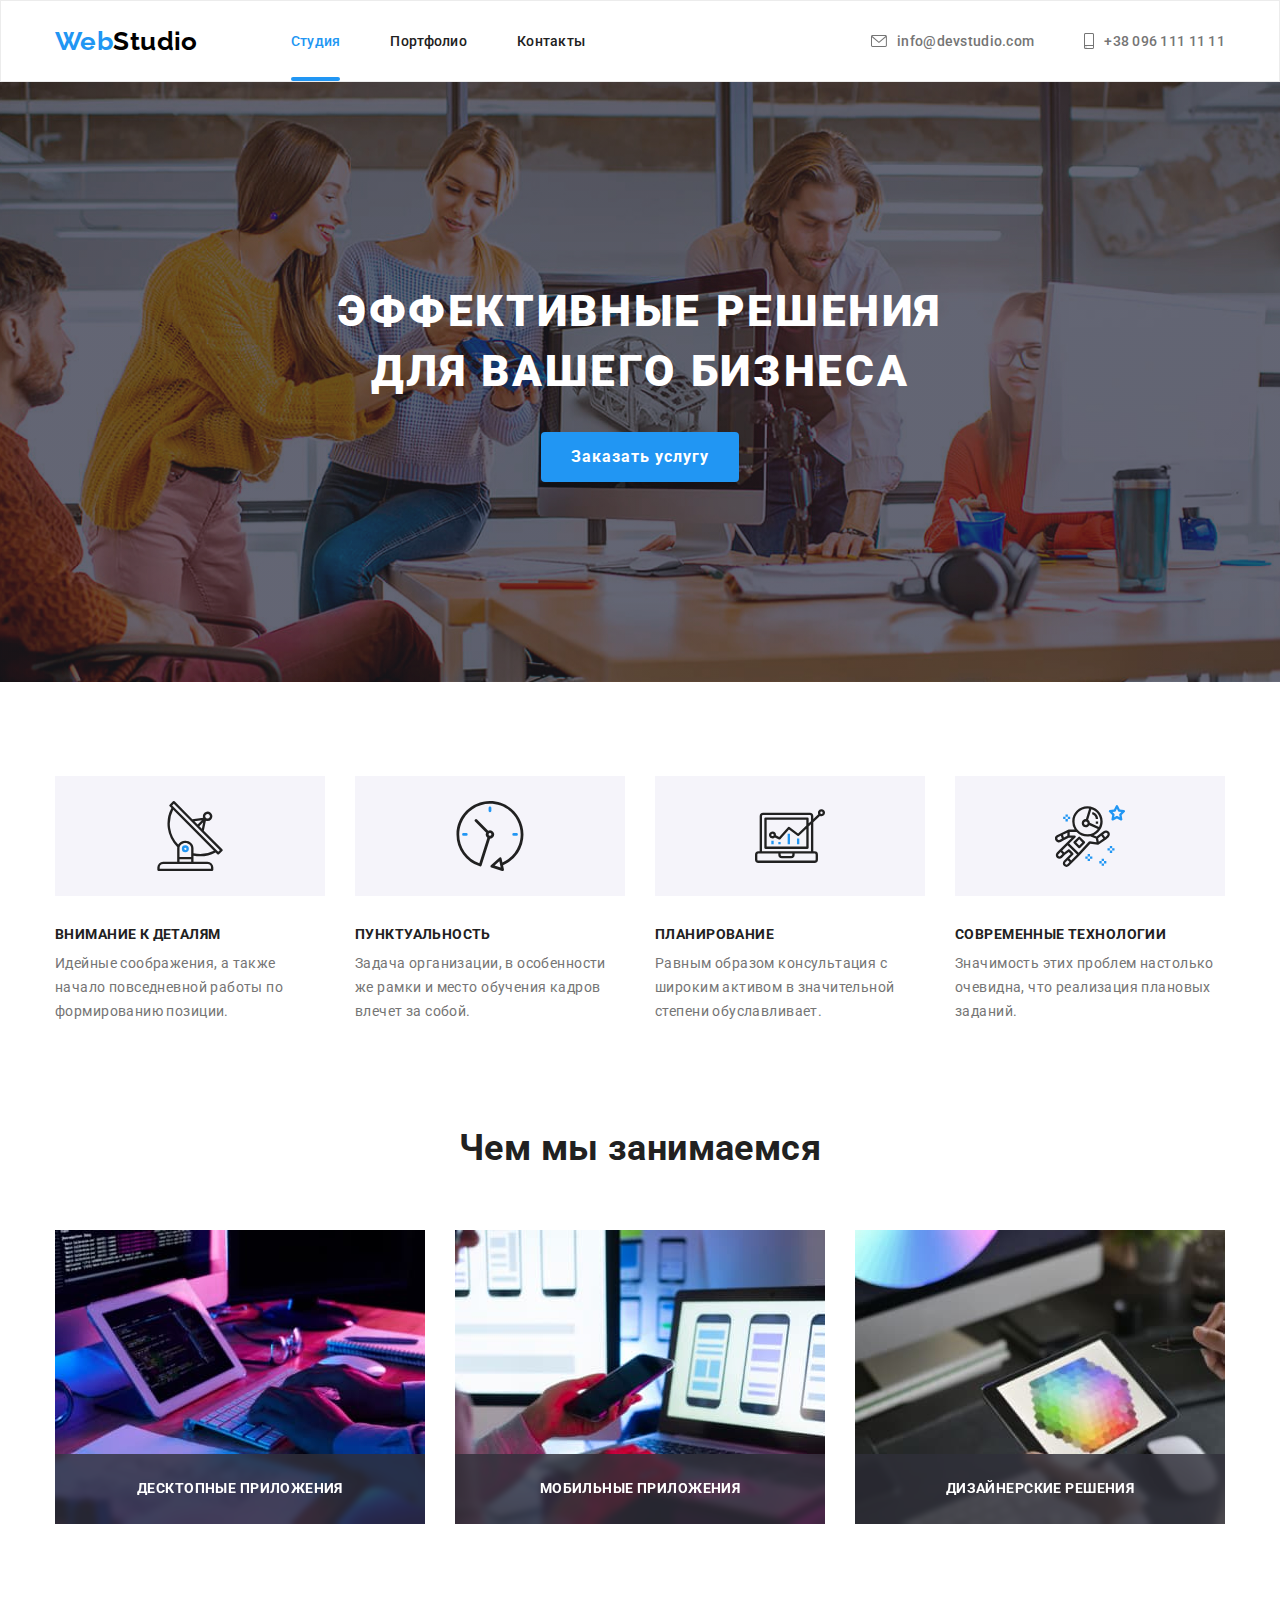
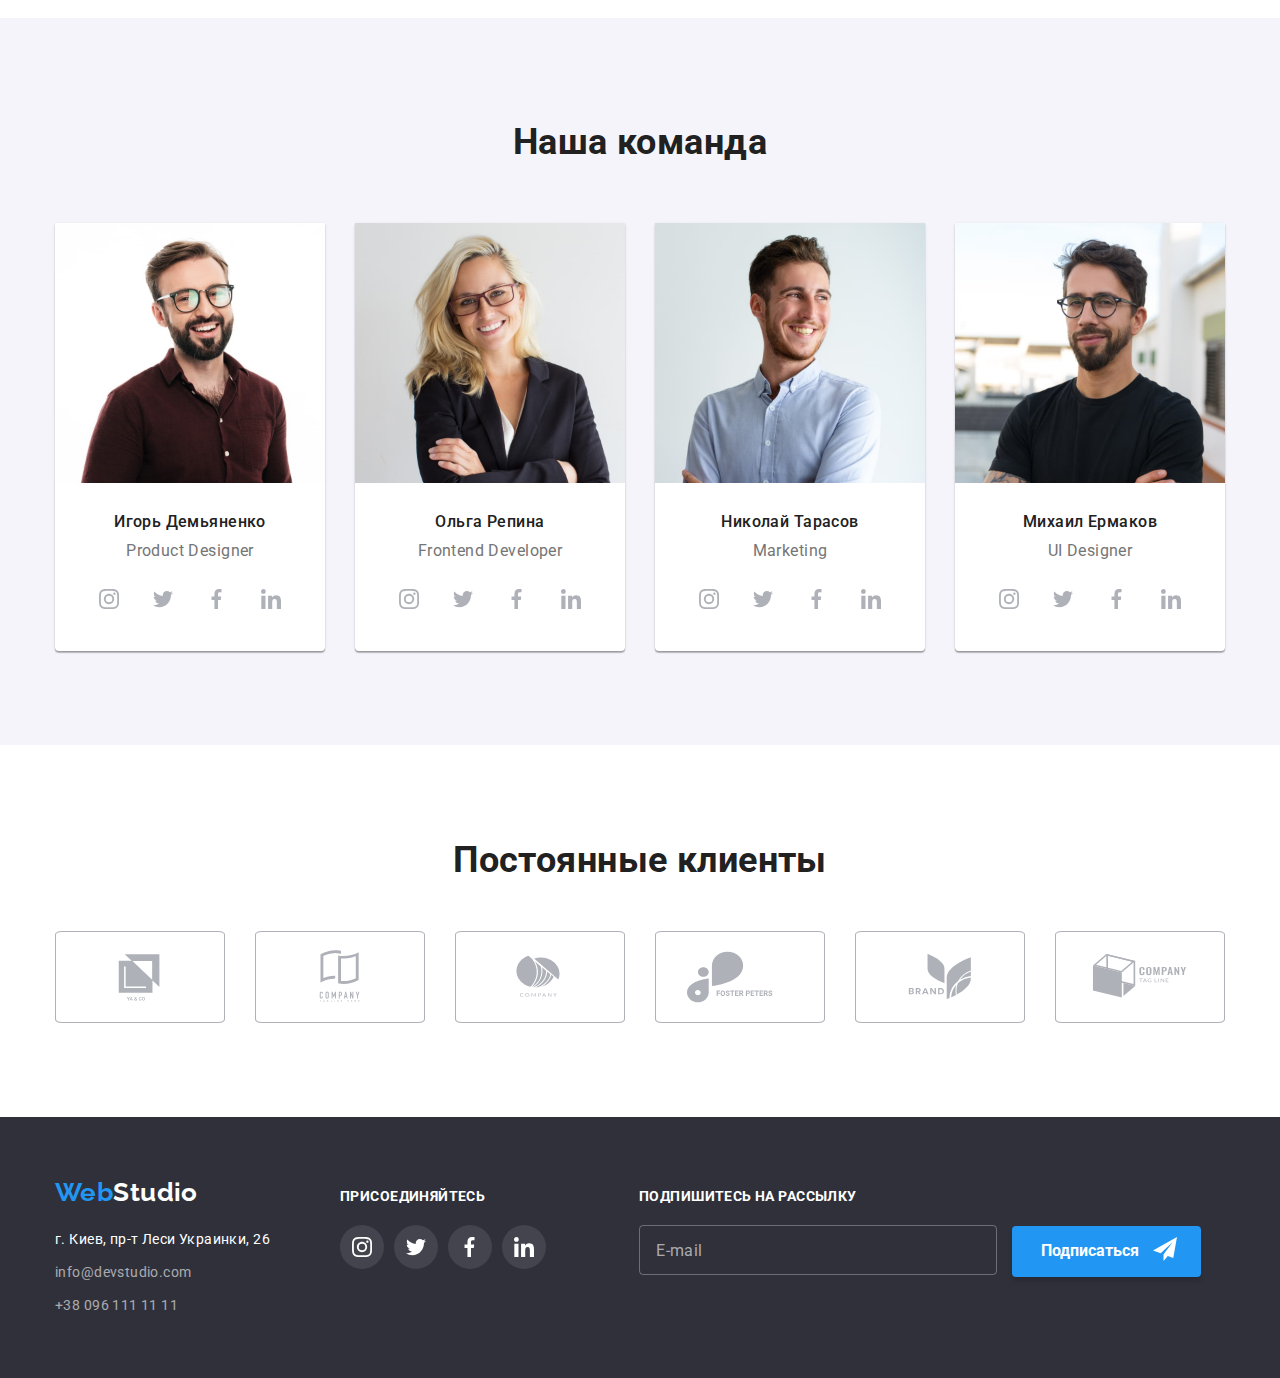
==== index.html @ 41ed91b5 "Initial commit" ====
<!DOCTYPE html>
<html lang="ru">
  <head>
    <meta charset="UTF-8" />
    <meta http-equiv="X-UA-Compatible" content="IE=edge" />
    <meta name="viewport" content="width=device-width, initial-scale=1.0" />
    <title>Студия</title>
    <link rel="preconnect" href="https://fonts.googleapis.com" />
    <link rel="preconnect" href="https://fonts.gstatic.com" crossorigin />
    <!-- font styles start -->
    <link
      href="https://fonts.googleapis.com/css2?family=Raleway:wght@700&family=Roboto:wght@400;500;700;900&display=swap"
      rel="stylesheet"
    />
    <!-- font styles end -->

    <!-- normalize styles start -->
    <link
      rel="stylesheet"
      href="https://cdn.jsdelivr.net/npm/modern-normalize@1.1.0/modern-normalize.min.css"
    />
    <!-- normalize styles end -->

    <!-- custom styles start -->
    <link rel="stylesheet" href="./css/styles.css" />
    <!-- custom styles end -->
  </head>

  <body data-body>
    <!-- Секція хедер -->
    <header class="header">
      <div class="container header-container">
        <!--Навігація  -->

        <nav class="header-nav">
          <a href="./index.html" lang="en" class="logo">
            <span class="logo-inner">Web</span>Studio</a
          >
          <ul class="header-list">
            <li class="lists list-nav">
              <a class="links nav current" href="./index.html">Студия</a>
            </li>

            <li class="lists list-nav">
              <a class="links nav" href="./portfolio.html">Портфолио</a>
            </li>
            <li class="lists list-nav">
              <a class="links nav" href="">Контакты</a>
            </li>
          </ul>
        </nav>
        <!-- Контакти -->
        <ul class="contact">
          <li class="lists list-contact">
            <a class="links contact-item" href="mailto:info@devstudio.com">
              <svg class="header-contact-icon" width="16" height="12">
                <use href="./images/icons.svg#icon-mail"></use>
              </svg>
              info@devstudio.com</a
            >
          </li>

          <li class="lists list-contact">
            <a class="links contact-item" href="tel:+380961111111">
              <svg class="header-contact-icon" width="10" height="16">
                <use href="./images/icons.svg#icon-tel"></use>
              </svg>
              +38 096 111 11 11</a
            >
          </li>
        </ul>
      </div>
    </header>

    <main>
      <!-- Секція Hero -->
      <section class="hero sections">
        <div class="container hero-box">
          <h1 class="hero-title">Эффективные решения для вашего бизнеса</h1>
          <button class="order" type="button" data-modal-open>
            Заказать услугу
          </button>
        </div>
      </section>

      <!-- Секція переваги -->
      <section class="benefits sections">
        <div class="container">
          <h2 class="visually-hidden" hidden>Преимущества</h2>

          <ul class="lists benefits-list">
            <li class="benefits-item">
              <div class="benefits-icon">
                <svg class="benefits-icon-img" width="70" height="70">
                  <use href="./images/icons.svg#icon-benefits1"></use>
                </svg>
              </div>
              <h3 class="benefits-title">Внимание к деталям</h3>
              <p class="benefits-text">
                Идейные соображения, а также начало повседневной работы по
                формированию позиции.
              </p>
            </li>

            <li class="benefits-item">
              <div class="benefits-icon">
                <svg class="benefits-icon-img" width="70" height="70">
                  <use href="./images/icons.svg#icon-benefits2"></use>
                </svg>
              </div>
              <h3 class="benefits-title">Пунктуальность</h3>
              <p class="benefits-text">
                Задача организации, в особенности же рамки и место обучения
                кадров влечет за собой.
              </p>
            </li>

            <li class="benefits-item">
              <div class="benefits-icon">
                <svg class="benefits-icon-img" width="70" height="70">
                  <use href="./images/icons.svg#icon-benefits3"></use>
                </svg>
              </div>
              <h3 class="benefits-title">Планирование</h3>
              <p class="benefits-text">
                Равным образом консультация с широким активом в значительной
                степени обуславливает.
              </p>
            </li>

            <li class="benefits-item">
              <div class="benefits-icon">
                <svg class="benefits-icon-img" width="70" height="70">
                  <use href="./images/icons.svg#icon-benefits4"></use>
                </svg>
              </div>
              <h3 class="benefits-title">Современные технологии</h3>
              <p class="benefits-text">
                Значимость этих проблем настолько очевидна, что реализация
                плановых заданий.
              </p>
            </li>
          </ul>
        </div>
      </section>

      <!-- Секція чим ми займаємось -->

      <section class="doing-section">
        <div class="container">
          <h2 class="section-title">Чем мы занимаемся</h2>
          <ul class="images-list">
            <li class="lists img-list">
              <img
                src="./images/box-1.jpg"
                alt="Десктопные приложения"
                width="370"
                height="294"
              />

              <div class="doing-overlay">
                <p class="doing-desc">Десктопные приложения</p>
              </div>
            </li>

            <li class="lists img-list">
              <img
                src="./images/box-2.jpg"
                alt="Мобильные приложения"
                width="370"
                height="294"
              />

              <div class="doing-overlay">
                <p class="doing-desc">Мобильные приложения</p>
              </div>
            </li>

            <li class="lists img-list">
              <img
                src="./images/box-3.jpg"
                alt="Дизайнерские решения"
                width="370"
                height="294"
              />

              <div class="doing-overlay">
                <p class="doing-desc">Дизайнерские решения</p>
              </div>
            </li>
          </ul>
        </div>
      </section>

      <!-- Секція наша команда -->

      <section class="sections team-section">
        <div class="container">
          <h2 class="section-title">Наша команда</h2>

          <ul class="team-list">
            <li class="lists img-list">
              <div class="for-shadow">
                <img
                  class="image"
                  src="./images/img-1.jpg"
                  alt="Игорь Демьяненко"
                  width="270"
                  height="260"
                />
                <div class="team-box">
                  <h3 class="image-title">Игорь Демьяненко</h3>
                  <p class="image-text" lang="en">Product Designer</p>

                  <ul class="team-contacts-list">
                    <li class="team-contacts-icons">
                      <a
                        class="team-contacts-link"
                        href=""
                        target="_blank"
                        rel="noopener noreferrer"
                        aria-label="Instagram"
                      >
                        <svg class="team-icons-img" width="20" height="20">
                          <use href="./images/icons.svg#icon-instagram"></use>
                        </svg>
                      </a>
                    </li>

                    <li class="team-contacts-icons">
                      <a
                        class="team-contacts-link"
                        href=""
                        target="_blank"
                        rel="noopener noreferrer"
                        aria-label="twitter"
                      >
                        <svg class="team-icons-img" width="20" height="20">
                          <use href="./images/icons.svg#icon-twitter"></use>
                        </svg>
                      </a>
                    </li>

                    <li class="team-contacts-icons">
                      <a
                        class="team-contacts-link"
                        href=""
                        target="_blank"
                        rel="noopener noreferrer"
                        aria-label="facebook"
                      >
                        <svg class="team-icons-img" width="20" height="20">
                          <use href="./images/icons.svg#icon-facebook"></use>
                        </svg>
                      </a>
                    </li>

                    <li class="team-contacts-icons">
                      <a
                        class="team-contacts-link"
                        href=""
                        target="_blank"
                        rel="noopener noreferrer"
                        aria-label="linkedin"
                      >
                        <svg class="team-icons-img" width="20" height="20">
                          <use href="./images/icons.svg#icon-linkedin"></use>
                        </svg>
                      </a>
                    </li>
                  </ul>
                </div>
              </div>
            </li>

            <li class="lists img-list">
              <div class="for-shadow">
                <img
                  class="image"
                  src="./images/img-2.jpg"
                  alt="Ольга Репина"
                  width="270"
                  height="260"
                />
                <div class="team-box">
                  <h3 class="image-title">Ольга Репина</h3>
                  <p class="image-text" lang="en">Frontend Developer</p>

                  <ul class="team-contacts-list">
                    <li class="team-contacts-icons">
                      <a
                        class="team-contacts-link"
                        href=""
                        target="_blank"
                        rel="noopener noreferrer"
                        aria-label="Instagram"
                      >
                        <svg class="team-icons-img" width="20" height="20">
                          <use href="./images/icons.svg#icon-instagram"></use>
                        </svg>
                      </a>
                    </li>

                    <li class="team-contacts-icons">
                      <a
                        class="team-contacts-link"
                        href=""
                        target="_blank"
                        rel="noopener noreferrer"
                        aria-label="twitter"
                      >
                        <svg class="team-icons-img" width="20" height="20">
                          <use href="./images/icons.svg#icon-twitter"></use>
                        </svg>
                      </a>
                    </li>

                    <li class="team-contacts-icons">
                      <a
                        class="team-contacts-link"
                        href=""
                        target="_blank"
                        rel="noopener noreferrer"
                        aria-label="facebook"
                      >
                        <svg class="team-icons-img" width="20" height="20">
                          <use href="./images/icons.svg#icon-facebook"></use>
                        </svg>
                      </a>
                    </li>

                    <li class="team-contacts-icons">
                      <a
                        class="team-contacts-link"
                        href=""
                        target="_blank"
                        rel="noopener noreferrer"
                        aria-label="linkedin"
                      >
                        <svg class="team-icons-img" width="20" height="20">
                          <use href="./images/icons.svg#icon-linkedin"></use>
                        </svg>
                      </a>
                    </li>
                  </ul>
                </div>
              </div>
            </li>

            <li class="lists img-list">
              <div class="for-shadow">
                <img
                  class="image"
                  src="./images/img3.jpg"
                  alt="Николай Тарасов"
                  width="270"
                  height="260"
                />
                <div class="team-box">
                  <h3 class="image-title">Николай Тарасов</h3>
                  <p class="image-text" lang="en">Marketing</p>

                  <ul class="team-contacts-list">
                    <li class="team-contacts-icons">
                      <a
                        class="team-contacts-link"
                        href=""
                        target="_blank"
                        rel="noopener noreferrer"
                        aria-label="Instagram"
                      >
                        <svg class="team-icons-img" width="20" height="20">
                          <use href="./images/icons.svg#icon-instagram"></use>
                        </svg>
                      </a>
                    </li>

                    <li class="team-contacts-icons">
                      <a
                        class="team-contacts-link"
                        href=""
                        target="_blank"
                        rel="noopener noreferrer"
                        aria-label="twitter"
                      >
                        <svg class="team-icons-img" width="20" height="20">
                          <use href="./images/icons.svg#icon-twitter"></use>
                        </svg>
                      </a>
                    </li>

                    <li class="team-contacts-icons">
                      <a
                        class="team-contacts-link"
                        href=""
                        target="_blank"
                        rel="noopener noreferrer"
                        aria-label="facebook"
                      >
                        <svg class="team-icons-img" width="20" height="20">
                          <use href="./images/icons.svg#icon-facebook"></use>
                        </svg>
                      </a>
                    </li>

                    <li class="team-contacts-icons">
                      <a
                        class="team-contacts-link"
                        href=""
                        target="_blank"
                        rel="noopener noreferrer"
                        aria-label="linkedin"
                      >
                        <svg class="team-icons-img" width="20" height="20">
                          <use href="./images/icons.svg#icon-linkedin"></use>
                        </svg>
                      </a>
                    </li>
                  </ul>
                </div>
              </div>
            </li>

            <li class="lists img-list">
              <div class="for-shadow">
                <img
                  class="image"
                  src="./images/img-4.jpg"
                  alt="Михаил Ермако"
                  width="270"
                  height="260"
                />
                <div class="team-box">
                  <h3 class="image-title">Михаил Ермаков</h3>
                  <p class="image-text" lang="en">UI Designer</p>

                  <ul class="team-contacts-list">
                    <li class="team-contacts-icons">
                      <a
                        class="team-contacts-link"
                        href=""
                        target="_blank"
                        rel="noopener noreferrer"
                        aria-label="Instagram"
                      >
                        <svg class="team-icons-img" width="20" height="20">
                          <use href="./images/icons.svg#icon-instagram"></use>
                        </svg>
                      </a>
                    </li>

                    <li class="team-contacts-icons">
                      <a
                        class="team-contacts-link"
                        href=""
                        target="_blank"
                        rel="noopener noreferrer"
                        aria-label="twitter"
                      >
                        <svg class="team-icons-img" width="20" height="20">
                          <use href="./images/icons.svg#icon-twitter"></use>
                        </svg>
                      </a>
                    </li>

                    <li class="team-contacts-icons">
                      <a
                        class="team-contacts-link"
                        href=""
                        target="_blank"
                        rel="noopener noreferrer"
                        aria-label="facebook"
                      >
                        <svg class="team-icons-img" width="20" height="20">
                          <use href="./images/icons.svg#icon-facebook"></use>
                        </svg>
                      </a>
                    </li>

                    <li class="team-contacts-icons">
                      <a
                        class="team-contacts-link"
                        href=""
                        target="_blank"
                        rel="noopener noreferrer"
                        aria-label="linkedin"
                      >
                        <svg class="team-icons-img" width="20" height="20">
                          <use href="./images/icons.svg#icon-linkedin"></use>
                        </svg>
                      </a>
                    </li>
                  </ul>
                </div>
              </div>
            </li>
          </ul>
        </div>
      </section>

      <!-- Секція Постійні клієнти -->

      <section class="sections clients">
        <div class="container">
          <h2 class="clients-title">Постоянные клиенты</h2>
          <ul class="clients-list">
            <li class="clients-item">
              <a
                class="links client-link"
                href="#"
                target="_blank"
                rel="noopener noreferrer"
                aria-label="Client1"
              >
                <svg class="clients-icon" width="106" height="60">
                  <use href="./images/icons.svg#icon-client1"></use>
                </svg>
              </a>
            </li>

            <li class="clients-item">
              <a
                class="links client-link"
                href="#"
                target="_blank"
                rel="noopener noreferrer"
                aria-label="Client2"
              >
                <svg class="clients-icon" width="106" height="60">
                  <use href="./images/icons.svg#icon-client2"></use>
                </svg>
              </a>
            </li>

            <li class="clients-item">
              <a
                class="links client-link"
                href="#"
                target="_blank"
                rel="noopener noreferrer"
                aria-label="Client3"
              >
                <svg class="clients-icon" width="106" height="60">
                  <use href="./images/icons.svg#icon-client3"></use>
                </svg>
              </a>
            </li>

            <li class="clients-item">
              <a
                class="links client-link"
                href="#"
                target="_blank"
                rel="noopener noreferrer"
                aria-label="Client4"
              >
                <svg class="clients-icon" width="106" height="60">
                  <use href="./images/icons.svg#icon-client4"></use>
                </svg>
              </a>
            </li>

            <li class="clients-item">
              <a
                class="links client-link"
                href="#"
                target="_blank"
                rel="noopener noreferrer"
                aria-label="Client5"
              >
                <svg class="clients-icon" width="106" height="60">
                  <use href="./images/icons.svg#icon-client5"></use>
                </svg>
              </a>
            </li>

            <li class="clients-item">
              <a
                class="links client-link"
                href="#"
                target="_blank"
                rel="noopener noreferrer"
                aria-label="Client6"
              >
                <svg class="clients-icon" width="106" height="60">
                  <use href="./images/icons.svg#icon-client6"></use>
                </svg>
              </a>
            </li>
          </ul>
        </div>
      </section>
    </main>
    <!-- Секція футер -->

    <footer class="footer">
      <div class="container footer-container">
        <div>
          <a href="./index.html" lang="en" class="logo-footer">
            <span class="logo-inner">Web</span>Studio</a
          >
          <address>
            <ul class="lists">
              <li class="footer-list">
                <a
                  class="links footer-address"
                  href="https://goo.gl/maps/wfiKkDKAyTFL9xXX8"
                  target="_blank"
                  rel="noopener noreferrer"
                >
                  г. Киев, пр-т Леси Украинки, 26
                </a>
              </li>
              <li class="footer-list">
                <a class="links footer-link" href="mailto:info@devstudio.com"
                  >info@devstudio.com</a
                >
              </li>
              <li class="footer-list">
                <a class="links footer-link" href="tel:+380961111111"
                  >+38 096 111 11 11</a
                >
              </li>
            </ul>
          </address>
        </div>

        <div class="footer-contacts">
          <h3 class="footer-contacts-title">присоединяйтесь</h3>
          <ul class="footer-contacts-list">
            <li class="footer-icons">
              <a
                class="footer-contacts-link"
                href=""
                target="_blank"
                rel="noopener noreferrer"
                aria-label="Instagram"
              >
                <svg class="footer-icons-img" width="20" height="20">
                  <use href="./images/icons.svg#icon-instagram"></use>
                </svg>
              </a>
            </li>

            <li class="footer-icons">
              <a
                class="footer-contacts-link"
                href=""
                target="_blank"
                rel="noopener noreferrer"
                aria-label="Twitter"
              >
                <svg class="footer-icons-img" width="20" height="20">
                  <use href="./images/icons.svg#icon-twitter"></use>
                </svg>
              </a>
            </li>

            <li class="footer-icons">
              <a
                class="footer-contacts-link"
                href=""
                target="_blank"
                rel="noopener noreferrer"
                aria-label="Facebook"
              >
                <svg class="footer-icons-img" width="20" height="20">
                  <use href="./images/icons.svg#icon-facebook"></use>
                </svg>
              </a>
            </li>

            <li class="footer-icons">
              <a
                class="footer-contacts-link"
                href=""
                target="_blank"
                rel="noopener noreferrer"
                aria-label="linkedin"
              >
                <svg class="footer-icons-img" width="20" height="20">
                  <use href="./images/icons.svg#icon-linkedin"></use>
                </svg>
              </a>
            </li>
          </ul>
        </div>

        <div class="footer-form">
          <h3 class="footer-mail-title">Подпишитесь на рассылку</h3>
          <div class="footer-form-group">
            <form class="footer-form-mail" name="subscription-form">
              <div class="footer-field-group">
                <label>
                  <input
                    class="footer-input-field"
                    type="email"
                    name="user-email"
                    placeholder="E-mail"
                  />
                </label>
                <button class="footer-form-button" type="submit">
                  Подписаться
                </button>
                <svg class="send-img" width="24" height="24">
                  <use href="./images/icons.svg#icon-send"></use>
                </svg>
              </div>
            </form>
          </div>
        </div>
      </div>
    </footer>

    <!-- modal window -->

    <div class="backdrop is-hidden" data-modal>
      <div class="modal">
        <button class="modal-close-btn" type="button" data-modal-close>
          <svg class="modal-close-svg" width="11" height="11">
            <use href="./images/icons.svg#icon-close-icon"></use>
          </svg>
        </button>

        <div class="modal-form-group">
          <strong class="modal-form-title"
            >Оставьте свои данные, мы вам перезвоним</strong
          >
          <form class="modal-form" action="">
            <label class="modal-contact-group">
              <span class="modal-form-text">Имя</span>
              <input class="modal-contact-item" type="text" name="user-name" />
              <svg class="modal-contact-svg" width="12" height="12">
                <use href="./images/icons.svg#icon-user-name"></use>
              </svg>
            </label>

            <label class="modal-contact-group">
              <span class="modal-form-text">Телефон</span>
              <input class="modal-contact-item" type="tel" name="user-phone" />
              <svg class="modal-contact-svg" width="12" height="12">
                <use href="./images/icons.svg#icon-telephone-contact"></use>
              </svg>
            </label>

            <label class="modal-contact-group">
              <span class="modal-form-text">Почта</span>
              <input
                class="modal-contact-item"
                type="email"
                name="user-email"
              />
              <svg class="modal-contact-svg" width="12" height="12">
                <use href="./images/icons.svg#icon-email-contact"></use>
              </svg>
            </label>

            <label class="modal-contact-group modal-message">
              <span class="modal-form-text">Комментарий</span>
              <textarea
                class="modal-message-item"
                name="user-message"
                placeholder="Введите текст"
                cols="30"
                rows="10"
              ></textarea>
            </label>

            <label class="form-checkbox">
              <input
                class="form-checkbox-input visually-hidden"
                type="checkbox"
                name="user-agreement"
              />
              <span class="form-checkbox-custom-checkbox">
                <svg class="form-checkbox-icon" width="16" height="15">
                  <use href="./images/icons.svg#icon-check-mark"></use>
                </svg>
              </span>
              <span class="form-checkbox-agreement"
                >Соглашаюсь с рассылкой и принимаю
                <a class="form-checkbox-link links" href=""
                  >Условия договора</a
                ></span
              >
            </label>
            <button class="modal-form-button" type="submit">Отправить</button>
          </form>
        </div>
      </div>
    </div>

    <script src="./js/modal.js"></script>
  </body>
</html>
---- css/styles.css ----
:root {
  /* fonts */
  --main-font: Roboto, sans-serif;
  --secondary-font: Raleway;
  /* text colors */
  --light-grey-txt-cl: #757575;
  --dark-grey-txt-cl: #212121;
  --black-txt-cl: #000000;
  --accent-cl: #2196f3;
  --white-txt-cl: #ffffff;
  /* bg-colors */
  --main-bg-cl: #ffffff;
  --secondary-bg-cl: #2f303a;
  --additional-bg-cl: #f5f4fa;
  --header-border-cl: #ececec;
  /* other */
}

body {
  font-family: var(--main-font);
  font-size: 14px;
  letter-spacing: 0.03em;
  background-color: var(--main-bg-cl);
  color: var(--light-grey-txt-cl);
}

/* reset */

html {
  box-sizing: border-box;
}
*,
*::after,
*::before {
  box-sizing: inherit;
}

.no-scroll {
  overflow: hidden;
}

/* Стили для обнуления верхних отступов у элементов */
h1,
h2,
h3,
h4,
h5,
h6,
p {
  margin: 0;
}

img {
  display: block;
  max-width: 100%;
  height: auto;
}

/* Класс для обнуления базовых свойств у ссылок */

ul {
  list-style: none;
  padding-left: 0;
  margin: 0;
}

.links {
  text-decoration: none;
  color: inherit;
}

/* Класс для обнуления базовых свойств у списков */
.lists {
  list-style: none;
  margin: 0;
  padding: 0;
}

/* Класс для скрытого заголовка */
.visually-hidden {
  position: absolute;
  width: 1px;
  height: 1px;
  margin: -1px;
  border: 0;
  padding: 0;
  white-space: nowrap;
  clip-path: inset(100%);
  clip: rect(0, 0, 0, 0);
  overflow: hidden;
}

.container {
  width: 1200px;
  margin-left: auto;
  margin-right: auto;
  padding-left: 15px;
  padding-right: 15px;
}

.header-container {
  display: flex;
  align-items: center;
}

.sections {
  padding-top: 94px;
  padding-bottom: 94px;
}

.doing-section {
  padding-top: 0px;
  padding-bottom: 94px;
}

.header {
  border: 1px solid var(--header-border-cl);
}

/* Logo style */
.logo {
  color: var(--black-txt-cl);
  text-decoration: none;
  font-family: Raleway;
  font-weight: 700;
  font-size: 26px;
  line-height: 1.19;
  word-spacing: 1px;
  margin-left: 0;
  margin-right: 93px;
}

.logo-inner {
  color: var(--accent-cl);
  text-decoration: none;
  font-family: Raleway;
  font-weight: 700;
  font-size: 26px;
  line-height: 1.19;
  margin-right: 0;
}
.logo-footer {
  color: var(--main-bg-cl);
  text-decoration: none;
  font-family: Raleway;
  font-weight: 700;
  font-size: 26px;
  line-height: 1.19;
  display: inline-block;
  margin-bottom: 20px;
}

/* Navigation style */
.nav {
  position: relative;
  padding-top: 32px;
  padding-bottom: 32px;
  color: var(--dark-grey-txt-cl);
  font-weight: 500;
  line-height: 1.17;
  letter-spacing: 0.02em;
  display: block;

  transition-property: color;
  transition-duration: 250ms;
  transition-timing-function: cubic-bezier(0.4, 0, 0.2, 1);
}

.header-nav {
  display: flex;
  align-items: center;
}
.nav:hover,
.nav:focus {
  color: var(--accent-cl);
}

.current {
  color: var(--accent-cl);
}

.current::after {
  content: '';
  position: absolute;
  bottom: 0;
  left: 0;

  width: 100%;
  height: 4px;

  background-color: var(--accent-cl);
  border-radius: 2px;
}

.header-list {
  display: flex;
  padding-left: 0;
}

.list-nav:not(:last-child) {
  margin-right: 50px;
}

/* Contact style */

.contact {
  display: flex;
  padding-left: 0;
  margin-left: auto;
}

.list-contact:not(:last-child) {
  margin-right: 50px;
}

.contact-item {
  font-weight: 500;
  color: var(--light-grey-txt-cl);
  line-height: 1.17;
  letter-spacing: 0.02em;
  padding-top: 32px;
  padding-bottom: 32px;
  display: flex;
  align-items: center;

  transition-property: color;
  transition-duration: 250ms;
  transition-timing-function: cubic-bezier(0.4, 0, 0.2, 1);
}
.contact-item:hover,
.contact-item:focus {
  color: var(--accent-cl);
}

.header-contact-icon {
  fill: currentColor;
  margin-right: 10px;
}

/* Hero styles */
.hero {
  text-align: center;
  padding-top: 200px;
  padding-bottom: 200px;
  max-width: 1600px;
  margin-right: auto;
  margin-left: auto;

  background-color: var(--secondary-bg-cl);
  background-image: linear-gradient(
      to right,
      rgba(47, 48, 58, 0.4),
      rgba(47, 48, 58, 0.4)
    ),
    url(../images/bagraund.jpg);
  background-repeat: no-repeat;
  background-size: cover;
  background-position: center;
}

.hero-title {
  font-weight: 900;
  font-size: 44px;
  line-height: 1.36;
  color: var(--main-bg-cl);
  text-transform: uppercase;
  letter-spacing: 0.06em;

  text-align: center;
  margin-bottom: 30px;
  width: 696px;
  margin-left: auto;
  margin-right: auto;
}
.order {
  font-family: inherit;
  font-weight: 700;
  font-size: 16px;
  line-height: 1.88;
  background-color: var(--accent-cl);
  color: var(--main-bg-cl);
  border: none;
  cursor: pointer;
  letter-spacing: 0.06em;
  text-align: center;

  box-shadow: 0px 4px 4px rgba(0, 0, 0, 0.15);
  border-radius: 4px;
  padding: 10px 30px;
}

/* Benefits style */

.benefits-list {
  display: flex;
  align-items: center;
}

.benefits-item {
  width: 270px;
}

.benefits-item:not(:last-child) {
  margin-right: 30px;
}

.benefits-text {
  margin-top: 10px;
}

.benefits-title {
  font-size: 14px;
  line-height: 1.17;
  color: var(--dark-grey-txt-cl);
  text-transform: uppercase;
}
.benefits-text {
  line-height: 1.71;
}

/* benefits-icons-styles */

.benefits-icon {
  width: 270px;
  height: 120px;
  background-color: #f5f4fa;
  margin-bottom: 30px;
  display: flex;
  align-items: center;
  justify-content: center;
}

/* Секція чим ми займаємось */

.section-title {
  font-size: 36px;
  line-height: 1.71;
  color: var(--dark-grey-txt-cl);
}

/* Секція чим ми займаємось */

.section-title {
  text-align: center;
  margin-bottom: 50px;
}

.images-list {
  display: flex;
  margin-left: 0;
  padding-left: 0;
}

.img-list:not(:last-child) {
  margin-right: 30px;
}

/* ====================== */
/* ====================== */
.img-list {
  position: relative;
}

.doing-overlay {
  position: absolute;
  bottom: 0;
  right: 0;
  background-color: rgba(47, 48, 58, 0.8);
  width: 100%;
  height: 70px;
  backdrop-filter: blur(3px);
  display: flex;
  align-items: center;
  justify-content: center;
}

.doing-desc {
  font-weight: 700;
  font-size: 14px;
  line-height: 1.1;
  text-align: center;
  text-transform: uppercase;
  color: var(--white-txt-cl);
  padding: 27px 82px;
}

/* ====================== */
/* ====================== */

/* Team styles */

.team-section {
  background-color: var(--additional-bg-cl);
}

.section-title {
  text-align: center;
  margin-bottom: 50px;
}

.team-list {
  display: flex;
  text-align: center;
  padding-left: 0;
}

.image-title {
  font-weight: 500;
  font-size: 16px;
  line-height: 1.17;
  color: var(--dark-grey-txt-cl);
  margin-bottom: 10px;
}
.image-text {
  font-size: 16px;
  line-height: 1.17;
  margin-bottom: 16px;
}

.team-box {
  padding-top: 30px;
  padding-bottom: 30px;
}

.for-shadow {
  box-shadow: 0px 1px 3px rgba(0, 0, 0, 0.12), 0px 1px 1px rgba(0, 0, 0, 0.14),
    0px 2px 1px rgba(0, 0, 0, 0.2);
  border-radius: 0px 0px 4px 4px;
  background-color: var(--main-bg-cl);
}

/* team contacts icons styles */

.team-contacts-list {
  display: flex;
  justify-content: center;
}

.team-contacts-icons:not(:last-child) {
  margin-right: 10px;
}

.team-contacts-link {
  display: flex;
  align-items: center;
  justify-content: center;
  width: 44px;
  height: 44px;
  background-color: var(--main-bg-cl);
  border-radius: 50%;
  fill: #afb1b8;

  transition-property: background-color;
  transition-duration: 250ms;
  transition-timing-function: cubic-bezier(0.4, 0, 0.2, 1);
}

.team-contacts-link:hover,
.team-contacts-link:focus {
  background-color: var(--accent-cl);
}

.team-icons-img {
  transition-property: fill;
  transition-duration: 250ms;
  transition-timing-function: cubic-bezier(0.4, 0, 0.2, 1);
}

.team-contacts-link:hover .team-icons-img,
.team-contacts-link:focus .team-icons-img {
  fill: var(--white-txt-cl);
}

/* Client section icons styles */

.clients-title {
  font-size: 36px;
  line-height: 1.17;
  text-align: center;
  color: var(--dark-grey-txt-cl);
  margin-bottom: 50px;
}
.clients-list {
  display: flex;
  justify-content: center;
}

.clients-item {
  display: flex;
}

.clients-item:not(:last-child) {
  margin-right: 30px;
}

.client-link {
  display: flex;
  align-items: center;
  justify-content: center;
  width: 170px;
  height: 92px;
  border: 1px solid#afb1b8;
  border-radius: 4%;
  cursor: pointer;
  color: #afb1b8;

  transition-property: color, border-color;
  transition-duration: 250ms;
  transition-timing-function: cubic-bezier(0.4, 0, 0.2, 1);
}

.clients-icon {
  fill: currentColor;
}

.client-link:hover,
.client-link:focus {
  border-color: var(--accent-cl);
  color: var(--accent-cl);
}

/* Footer styles */
.footer {
  background-color: var(--secondary-bg-cl);
  color: var(--main-bg-cl);
  padding-top: 60px;
  padding-bottom: 60px;
}

.footer-address {
  font-style: normal;
  line-height: 1.71;
  color: var(--white-txt-cl);
}

.footer-list:not(:last-child) {
  margin-bottom: 9px;
}
.footer-link {
  font-style: normal;
  line-height: 1.71;
  color: rgba(255, 255, 255, 0.6);

  transition-property: color;
  transition-duration: 250ms;
  transition-timing-function: cubic-bezier(0.4, 0, 0.2, 1);
}
.footer-link:hover,
.footer-link:focus {
  color: var(--accent-cl);
}

/* footer contacts icons styles */

.footer-container {
  display: flex;
  align-items: baseline;
}

.footer-contacts {
  margin-left: 70px;
}

.footer-contacts-title {
  font-style: normal;
  font-weight: 700;
  font-size: 14px;
  line-height: 1.14;
  letter-spacing: 0.03em;
  text-transform: uppercase;
  margin-bottom: 20px;
}

.footer-contacts-list {
  display: flex;
  align-items: center;
}

.footer-contacts-link {
  display: flex;
  align-items: center;
  justify-content: center;
  width: 44px;
  height: 44px;
  background-color: rgba(250, 250, 250, 0.1);
  border-radius: 50%;
  box-shadow: (0px 4px 4px rgba(0, 0, 0, 0.25));
  fill: var(--white-txt-cl);

  transition-property: background-color;
  transition-duration: 250ms;
  transition-timing-function: cubic-bezier(0.4, 0, 0.2, 1);
}

.footer-icons:not(:last-child) {
  margin-right: 10px;
}

.footer-contacts-link:hover,
.footer-contacts-link:focus {
  background-color: var(--accent-cl);
}

/* Button portfolio styles */
.button-list {
  text-decoration: none;
  list-style: none;
  display: flex;
  justify-content: center;
  padding-left: 0px;
  margin-top: 0;
  margin-bottom: 50px;
}
.button {
  color: var(--dark-grey-txt-cl);
  background-color: var(--additional-bg-cl);
  padding: 6px 22px;
  line-height: 1.6;
  border-radius: 4px;
  border: none;
  font-family: inherit;
  font-weight: 500;
  font-size: 16px;
  cursor: pointer;

  transition-property: color, background-color, box-shadow;
  transition-duration: 250ms;
  transition-timing-function: cubic-bezier(0.4, 0, 0.2, 1);
}

.button-item:not(:last-child) {
  margin-right: 8px;
}

.button:hover,
.button:focus {
  background-color: var(--accent-cl);
  color: var(--white-txt-cl);
  box-shadow: 0px 4px 4px rgba(0, 0, 0, 0.25);
}

.current-button {
  background-color: var(--accent-cl);
  color: var(--white-txt-cl);
}

/* Image portfolio styles */

.portfolio-list {
  display: flex;
  flex-wrap: wrap;
  padding-left: 0;
}

/* ====================== */
/* ====================== */
.pic-list {
  margin-right: 30px;
  margin-bottom: 30px;
}

.pic-list:nth-child(3n + 3) {
  margin-right: 0;
}

.overlay {
  position: relative;
  overflow: hidden;
}

.overlay:hover .portfolio-overlay {
  transform: translateY(0);
}

.portfolio-overlay {
  position: absolute;
  top: 0;
  left: 0;

  transform: translateY(139%);

  transition-duration: 250ms;
  transition-timing-function: cubic-bezier(0.4, 0, 0.2, 1);
  backdrop-filter: blur(3px);
  display: flex;
  align-items: center;
  justify-content: center;
  width: 370px;
  height: 294px;
  background-color: rgba(33, 150, 243, 0.9);
}

.portfolio-desc {
  color: var(--white-txt-cl);
  font-size: 18px;
  line-height: 1.6;
  padding: 63px 24px;
}
/* ====================== */
/* ====================== */

.portfolio-link {
  display: block;

  transition-property: box-shadow;
  transition-duration: 250ms;
  transition-timing-function: cubic-bezier(0.4, 0, 0.2, 1);
}

.portfolio-link:hover {
  box-shadow: 0px 1px 1px rgba(0, 0, 0, 0.12), 0px 4px 4px rgba(0, 0, 0, 0.06),
    1px 4px 6px rgba(0, 0, 0, 0.16);
}

.portfolio-text {
  border-top: none;
  border-right: 1px solid #eeeeee;
  border-left: 1px solid #eeeeee;
  border-bottom: 1px solid #eeeeee;
  padding: 20px 24px;
}

.pic-title {
  font-size: 18px;
  line-height: 2;
  color: var(--black-txt-cl);
  letter-spacing: 0.06em;
  margin-bottom: 4px;
}

.pic-text {
  font-size: 16px;
  line-height: 1.88;
}

/* modal window */

.backdrop {
  position: fixed;
  top: 0;
  left: 0;
  width: 100%;
  height: 100%;
  background-color: rgba(0, 0, 0, 0.25);
  z-index: 1000;

  opacity: 1;
  visibility: visible;
  pointer-events: initial;

  transition: opacity 250ms cubic-bezier(0.4, 0, 0.2, 1),
    visibility 250ms cubic-bezier(0.4, 0, 0.2, 1);
}

.backdrop.is-hidden {
  opacity: 0;
  visibility: hidden;
  pointer-events: none;
}

.modal {
  position: absolute;
  padding: 40px;
  top: 50%;
  left: 50%;
  transform: translate(-50%, -50%);
  min-width: 528px;
  min-height: 581px;
  background-color: var(--main-bg-cl);
  border-radius: 4px;
  box-shadow: 0px 4px 4px 0px rgba(0, 0, 0, 0.25);
}

.modal-close-btn {
  position: absolute;
  top: 8px;
  right: 8px;
  width: 30px;
  height: 30px;
  border-radius: 50%;
  display: flex;
  align-items: center;
  justify-content: center;
  background-color: var(--main-bg-cl);
  border: 1px solid rgba(0, 0, 0, 0.1);
  padding: 0;
  cursor: pointer;
  outline: transparent;

  transition-property: color;
  transition-duration: 250ms;
  transition-timing-function: cubic-bezier(0.4, 0, 0.2, 1);
}

.modal-close-btn:hover,
.modal-close-btn:focus {
  color: var(--accent-cl);
}

.modal-close-svg {
  fill: currentColor;
}

/* Form style */

.footer-form {
  margin-left: 93px;
}

.footer-mail-title {
  margin-bottom: 20px;
  line-height: 1.14;
  font-size: 14px;
  text-transform: uppercase;
  letter-spacing: 0.03em;
  color: var(--white-txt-cl);
}

.footer-form-group {
  display: flex;
  align-items: center;
  justify-content: center;
}

.footer-input-field {
  background-color: transparent;
  border: 1px solid rgba(255, 255, 255, 0.3);
  border-radius: 4px;
  width: 358px;
  height: 50px;
  padding-left: 16px;
  margin-right: 12px;
  outline: transparent;
  color: var(--white-txt-cl);
  font-style: normal;
  line-height: 1.71;
  font-family: inherit;
  font-size: 18px;

  transition-property: border;
  transition-duration: 250ms;
  transition-timing-function: cubic-bezier(0.4, 0, 0.2, 1);
}

.footer-input-field::placeholder {
  font-size: 16px;
  line-height: 1.25;
  letter-spacing: 0.03em;
  color: rgba(255, 255, 255, 0.6);
}

.footer-input-field:focus {
  border-color: var(--accent-cl);
}

.footer-form-button {
  color: var(--white-txt-cl);
  background-color: var(--accent-cl);
  padding: 10px 62px 10px 29px;
  border-radius: 4px;
  border: none;
  font-family: inherit;
  font-weight: 700;
  font-size: 16px;
  line-height: 1.9;
  font-style: normal;
  cursor: pointer;
  box-shadow: 0px 4px 4px rgba(0, 0, 0, 0.15);
}

.footer-field-group {
  position: relative;
}

.send-img {
  position: absolute;
  top: 0;
  transform: translateY(50%);
  right: 24px;
  fill: var(--white-txt-cl);
}

/*  */

.modal-form-title {
  display: block;

  margin-bottom: 12px;
  text-align: center;

  font-weight: 700;
  font-size: 20px;
  line-height: 1.2;
  color: var(--dark-grey-txt-cl);
}

.modal-form-text {
  display: block;
  margin-bottom: 4px;

  font-size: 12px;
  line-height: 1.2;
  letter-spacing: 0.01em;
  color: var(--light-grey-txt-cl);
}

.modal-contact-group {
  display: block;
  padding: 0;
  border: none;
  margin-bottom: 10px;
  position: relative;
}

.modal-contact-item {
  width: 100%;
  height: 40px;
  border: 1px solid rgba(33, 33, 33, 0.2);
  border-radius: 4px;
  background-color: transparent;
  outline: transparent;
  padding-right: 5px;
  padding-left: 42px;
  color: var(--dark-grey-txt-cl);

  transition-property: border;
  transition-duration: 250ms;
  transition-timing-function: cubic-bezier(0.4, 0, 0.2, 1);
}

.modal-contact-item:focus {
  border-color: var(--accent-cl);
}

.modal-contact-svg {
  position: absolute;
  left: 15px;
  transform: translateY(110%);
  fill: var(--dark-grey-txt-cl);

  transition-property: fill;
  transition-duration: 250ms;
  transition-timing-function: cubic-bezier(0.4, 0, 0.2, 1);
}

.modal-contact-item:focus + .modal-contact-svg {
  fill: var(--accent-cl);
}

.modal-message {
  padding: 0;
  margin-bottom: 20px;
}

.modal-message-item {
  display: block;
  width: 100%;
  height: 120px;
  border: 1px solid rgba(33, 33, 33, 0.2);
  border-radius: 4px;
  background-color: transparent;
  padding: 12px 16px 12px 16px;
  color: var(--dark-grey-txt-cl);
  outline: transparent;
  resize: none;

  transition-property: border-color;
  transition-duration: 250ms;
  transition-timing-function: cubic-bezier(0.4, 0, 0.2, 1);
}

.modal-message-item::placeholder {
  font-size: 14px;
  line-height: 1.1;
  letter-spacing: 0.01em;
  color: rgba(117, 117, 117, 0.5);
}

.modal-message-item:focus {
  border-color: var(--accent-cl);
}

.form-checkbox {
  display: flex;
  justify-content: center;
  align-items: center;
  margin-bottom: 30px;
}

.form-checkbox-agreement {
  font-size: 14px;
  line-height: 1.71;
  color: var(--light-grey-txt-cl);
  user-select: none;
}

.form-checkbox-link {
  font-family: inherit;
  font-size: 14px;
  line-height: 1.71;
  text-decoration-line: underline;
  color: var(--accent-cl);
}

.form-checkbox-custom-checkbox {
  outline: 2px solid var(--dark-grey-txt-cl);
  outline-offset: -2px;
  border-radius: 2px;
  width: 16px;
  height: 15px;

  margin-right: 7px;

  transition-property: background-color, outline-color;
  transition-duration: 250ms;
  transition-timing-function: cubic-bezier(0.4, 0, 0.2, 1);
}

.form-checkbox-icon {
  fill: var(--white-txt-cl);
}

.form-checkbox-input:checked + .form-checkbox-custom-checkbox {
  background-color: var(--accent-cl);
  outline-color: var(--accent-cl);
}

.modal-form-button {
  display: block;
  color: var(--white-txt-cl);
  background-color: var(--accent-cl);
  padding: 10px 55px 10px 55px;
  border-radius: 4px;
  border: none;
  font-family: inherit;
  font-weight: 700;
  font-size: 16px;
  line-height: 1.9;
  font-style: normal;
  cursor: pointer;
  box-shadow: 0px 4px 4px rgba(0, 0, 0, 0.15);
  width: 200px;
  margin-left: auto;
  margin-right: auto;
}
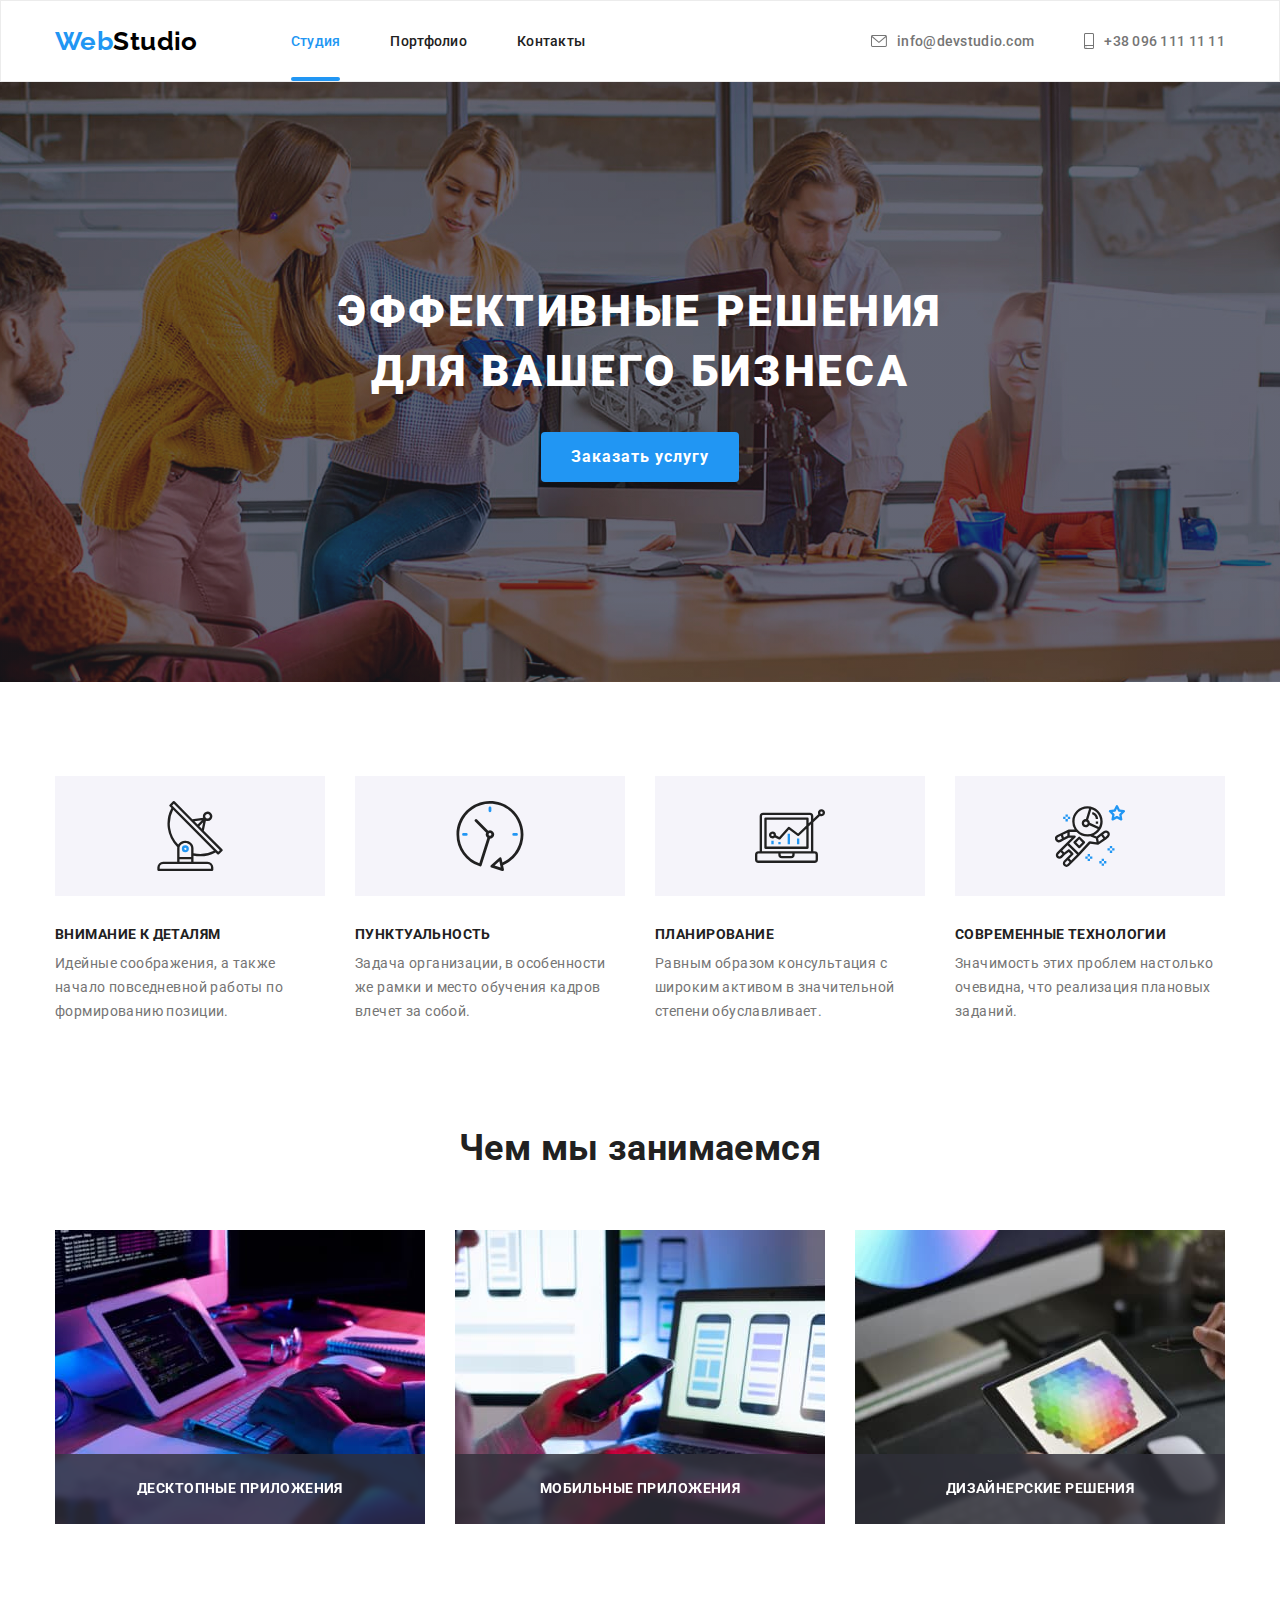
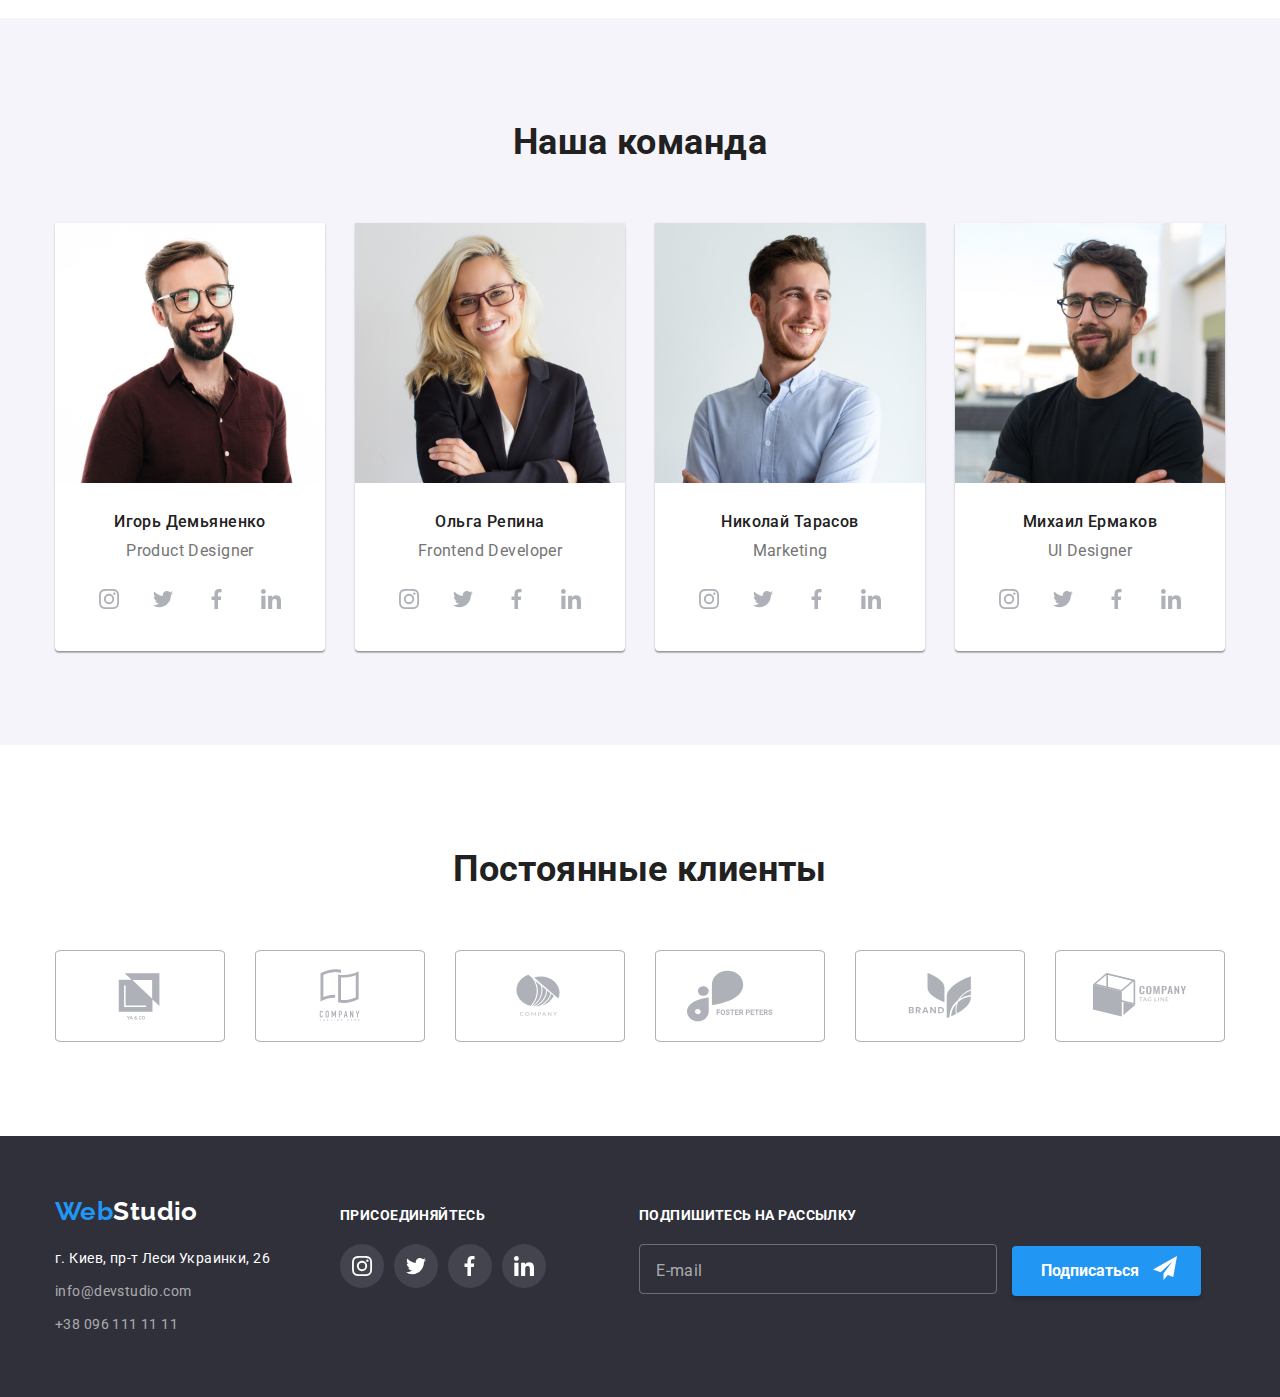
==== commit ff862416: "add bem" ====
--- a/index.html
+++ b/index.html
@@ -32,37 +32,37 @@
       <div class="container header-container">
         <!--Навігація  -->
 
-        <nav class="header-nav">
-          <a href="./index.html" lang="en" class="logo">
-            <span class="logo-inner">Web</span>Studio</a
+        <nav class="nav">
+          <a class="logo" href="./index.html" lang="en">
+            Web<span class="logo--black">Studio</span></a
           >
-          <ul class="header-list">
-            <li class="lists list-nav">
-              <a class="links nav current" href="./index.html">Студия</a>
-            </li>
-
-            <li class="lists list-nav">
-              <a class="links nav" href="./portfolio.html">Портфолио</a>
-            </li>
-            <li class="lists list-nav">
-              <a class="links nav" href="">Контакты</a>
+          <ul class="nav__list">
+            <li class="nav__item lists">
+              <a class="nav__link links current" href="./index.html">Студия</a>
+            </li>
+
+            <li class="nav__item lists">
+              <a class="nav__link links" href="./portfolio.html">Портфолио</a>
+            </li>
+            <li class="nav__item lists">
+              <a class="nav__link links" href="">Контакты</a>
             </li>
           </ul>
         </nav>
         <!-- Контакти -->
         <ul class="contact">
-          <li class="lists list-contact">
-            <a class="links contact-item" href="mailto:info@devstudio.com">
-              <svg class="header-contact-icon" width="16" height="12">
+          <li class="contact__list lists">
+            <a class="contact__item links" href="mailto:info@devstudio.com">
+              <svg class="contact__icon" width="16" height="12">
                 <use href="./images/icons.svg#icon-mail"></use>
               </svg>
               info@devstudio.com</a
             >
           </li>
 
-          <li class="lists list-contact">
-            <a class="links contact-item" href="tel:+380961111111">
-              <svg class="header-contact-icon" width="10" height="16">
+          <li class="contact__list lists">
+            <a class="contact__item links" href="tel:+380961111111">
+              <svg class="contact__icon" width="10" height="16">
                 <use href="./images/icons.svg#icon-tel"></use>
               </svg>
               +38 096 111 11 11</a
@@ -76,8 +76,8 @@
       <!-- Секція Hero -->
       <section class="hero sections">
         <div class="container hero-box">
-          <h1 class="hero-title">Эффективные решения для вашего бизнеса</h1>
-          <button class="order" type="button" data-modal-open>
+          <h1 class="hero__title">Эффективные решения для вашего бизнеса</h1>
+          <button class="btn" type="button" data-modal-open>
             Заказать услугу
           </button>
         </div>
@@ -88,54 +88,54 @@
         <div class="container">
           <h2 class="visually-hidden" hidden>Преимущества</h2>
 
-          <ul class="lists benefits-list">
-            <li class="benefits-item">
-              <div class="benefits-icon">
-                <svg class="benefits-icon-img" width="70" height="70">
+          <ul class="lists benefits__list">
+            <li class="benefits__item">
+              <div class="benefits__wraper">
+                <svg class="benefits__icon" width="70" height="70">
                   <use href="./images/icons.svg#icon-benefits1"></use>
                 </svg>
               </div>
-              <h3 class="benefits-title">Внимание к деталям</h3>
-              <p class="benefits-text">
+              <h3 class="benefits__title">Внимание к деталям</h3>
+              <p class="benefits__text">
                 Идейные соображения, а также начало повседневной работы по
                 формированию позиции.
               </p>
             </li>
 
-            <li class="benefits-item">
-              <div class="benefits-icon">
-                <svg class="benefits-icon-img" width="70" height="70">
+            <li class="benefits__item">
+              <div class="benefits__wraper">
+                <svg class="benefits__icon" width="70" height="70">
                   <use href="./images/icons.svg#icon-benefits2"></use>
                 </svg>
               </div>
-              <h3 class="benefits-title">Пунктуальность</h3>
-              <p class="benefits-text">
+              <h3 class="benefits__title">Пунктуальность</h3>
+              <p class="benefits__text">
                 Задача организации, в особенности же рамки и место обучения
                 кадров влечет за собой.
               </p>
             </li>
 
-            <li class="benefits-item">
-              <div class="benefits-icon">
-                <svg class="benefits-icon-img" width="70" height="70">
+            <li class="benefits__item">
+              <div class="benefits__wraper">
+                <svg class="benefits__icon" width="70" height="70">
                   <use href="./images/icons.svg#icon-benefits3"></use>
                 </svg>
               </div>
-              <h3 class="benefits-title">Планирование</h3>
-              <p class="benefits-text">
+              <h3 class="benefits__title">Планирование</h3>
+              <p class="benefits__text">
                 Равным образом консультация с широким активом в значительной
                 степени обуславливает.
               </p>
             </li>
 
-            <li class="benefits-item">
-              <div class="benefits-icon">
-                <svg class="benefits-icon-img" width="70" height="70">
+            <li class="benefits__item">
+              <div class="benefits__wraper">
+                <svg class="benefits__icon" width="70" height="70">
                   <use href="./images/icons.svg#icon-benefits4"></use>
                 </svg>
               </div>
-              <h3 class="benefits-title">Современные технологии</h3>
-              <p class="benefits-text">
+              <h3 class="benefits__title">Современные технологии</h3>
+              <p class="benefits__text">
                 Значимость этих проблем настолько очевидна, что реализация
                 плановых заданий.
               </p>
@@ -146,11 +146,11 @@
 
       <!-- Секція чим ми займаємось -->
 
-      <section class="doing-section">
+      <section class="doing">
         <div class="container">
-          <h2 class="section-title">Чем мы занимаемся</h2>
-          <ul class="images-list">
-            <li class="lists img-list">
+          <h2 class="title">Чем мы занимаемся</h2>
+          <ul class="doing__list">
+            <li class="lists doing__item">
               <img
                 src="./images/box-1.jpg"
                 alt="Десктопные приложения"
@@ -159,11 +159,11 @@
               />
 
               <div class="doing-overlay">
-                <p class="doing-desc">Десктопные приложения</p>
-              </div>
-            </li>
-
-            <li class="lists img-list">
+                <p class="doing-overlay__text">Десктопные приложения</p>
+              </div>
+            </li>
+
+            <li class="lists doing__item">
               <img
                 src="./images/box-2.jpg"
                 alt="Мобильные приложения"
@@ -172,11 +172,11 @@
               />
 
               <div class="doing-overlay">
-                <p class="doing-desc">Мобильные приложения</p>
-              </div>
-            </li>
-
-            <li class="lists img-list">
+                <p class="doing-overlay__text">Мобильные приложения</p>
+              </div>
+            </li>
+
+            <li class="lists doing__item">
               <img
                 src="./images/box-3.jpg"
                 alt="Дизайнерские решения"
@@ -185,7 +185,7 @@
               />
 
               <div class="doing-overlay">
-                <p class="doing-desc">Дизайнерские решения</p>
+                <p class="doing-overlay__text">Дизайнерские решения</p>
               </div>
             </li>
           </ul>
@@ -194,76 +194,76 @@
 
       <!-- Секція наша команда -->
 
-      <section class="sections team-section">
+      <section class="sections team">
         <div class="container">
-          <h2 class="section-title">Наша команда</h2>
-
-          <ul class="team-list">
-            <li class="lists img-list">
-              <div class="for-shadow">
+          <h2 class="title">Наша команда</h2>
+
+          <ul class="team__list">
+            <li class="lists team__item">
+              <div class="team--shadow">
                 <img
-                  class="image"
+                  class="team__image"
                   src="./images/img-1.jpg"
                   alt="Игорь Демьяненко"
                   width="270"
                   height="260"
                 />
-                <div class="team-box">
-                  <h3 class="image-title">Игорь Демьяненко</h3>
-                  <p class="image-text" lang="en">Product Designer</p>
-
-                  <ul class="team-contacts-list">
-                    <li class="team-contacts-icons">
-                      <a
-                        class="team-contacts-link"
+                <div class="team__box">
+                  <h3 class="team__title">Игорь Демьяненко</h3>
+                  <p class="team__text" lang="en">Product Designer</p>
+
+                  <ul class="social-contact">
+                    <li class="social-contact__item">
+                      <a
+                        class="social-contact__link"
                         href=""
                         target="_blank"
                         rel="noopener noreferrer"
                         aria-label="Instagram"
                       >
-                        <svg class="team-icons-img" width="20" height="20">
+                        <svg class="social-contact__img" width="20" height="20">
                           <use href="./images/icons.svg#icon-instagram"></use>
                         </svg>
                       </a>
                     </li>
 
-                    <li class="team-contacts-icons">
-                      <a
-                        class="team-contacts-link"
+                    <li class="social-contact__item">
+                      <a
+                        class="social-contact__link"
                         href=""
                         target="_blank"
                         rel="noopener noreferrer"
                         aria-label="twitter"
                       >
-                        <svg class="team-icons-img" width="20" height="20">
+                        <svg class="social-contact__img" width="20" height="20">
                           <use href="./images/icons.svg#icon-twitter"></use>
                         </svg>
                       </a>
                     </li>
 
-                    <li class="team-contacts-icons">
-                      <a
-                        class="team-contacts-link"
+                    <li class="social-contact__item">
+                      <a
+                        class="social-contact__link"
                         href=""
                         target="_blank"
                         rel="noopener noreferrer"
                         aria-label="facebook"
                       >
-                        <svg class="team-icons-img" width="20" height="20">
+                        <svg class="social-contact__img" width="20" height="20">
                           <use href="./images/icons.svg#icon-facebook"></use>
                         </svg>
                       </a>
                     </li>
 
-                    <li class="team-contacts-icons">
-                      <a
-                        class="team-contacts-link"
+                    <li class="social-contact__item">
+                      <a
+                        class="social-contact__link"
                         href=""
                         target="_blank"
                         rel="noopener noreferrer"
                         aria-label="linkedin"
                       >
-                        <svg class="team-icons-img" width="20" height="20">
+                        <svg class="social-contact__img" width="20" height="20">
                           <use href="./images/icons.svg#icon-linkedin"></use>
                         </svg>
                       </a>
@@ -273,71 +273,71 @@
               </div>
             </li>
 
-            <li class="lists img-list">
-              <div class="for-shadow">
+            <li class="lists team__item">
+              <div class="team--shadow">
                 <img
-                  class="image"
+                  class="team__image"
                   src="./images/img-2.jpg"
                   alt="Ольга Репина"
                   width="270"
                   height="260"
                 />
-                <div class="team-box">
-                  <h3 class="image-title">Ольга Репина</h3>
-                  <p class="image-text" lang="en">Frontend Developer</p>
-
-                  <ul class="team-contacts-list">
-                    <li class="team-contacts-icons">
-                      <a
-                        class="team-contacts-link"
+                <div class="team__box">
+                  <h3 class="team__title">Ольга Репина</h3>
+                  <p class="team__text" lang="en">Frontend Developer</p>
+
+                  <ul class="social-contact">
+                    <li class="social-contact__item">
+                      <a
+                        class="social-contact__link"
                         href=""
                         target="_blank"
                         rel="noopener noreferrer"
                         aria-label="Instagram"
                       >
-                        <svg class="team-icons-img" width="20" height="20">
+                        <svg class="social-contact__img" width="20" height="20">
                           <use href="./images/icons.svg#icon-instagram"></use>
                         </svg>
                       </a>
                     </li>
 
-                    <li class="team-contacts-icons">
-                      <a
-                        class="team-contacts-link"
+                    <li class="social-contact__item">
+                      <a
+                        class="social-contact__link"
                         href=""
                         target="_blank"
                         rel="noopener noreferrer"
                         aria-label="twitter"
                       >
-                        <svg class="team-icons-img" width="20" height="20">
+                        <svg class="social-contact__img" width="20" height="20">
                           <use href="./images/icons.svg#icon-twitter"></use>
                         </svg>
                       </a>
                     </li>
 
-                    <li class="team-contacts-icons">
-                      <a
-                        class="team-contacts-link"
+                    <li class="social-contact__item">
+                      <a
+                        class="social-contact__link"
                         href=""
                         target="_blank"
                         rel="noopener noreferrer"
                         aria-label="facebook"
                       >
-                        <svg class="team-icons-img" width="20" height="20">
+                        <svg class="social-contact__img" width="20" height="20">
                           <use href="./images/icons.svg#icon-facebook"></use>
                         </svg>
                       </a>
                     </li>
 
-                    <li class="team-contacts-icons">
-                      <a
-                        class="team-contacts-link"
+                    <li class="social-contact__item">
+                      <a
+                        class="social-contact__link"
                         href=""
                         target="_blank"
                         rel="noopener noreferrer"
                         aria-label="linkedin"
                       >
-                        <svg class="team-icons-img" width="20" height="20">
+                        <svg class="social-contact__img" width="20" height="20">
                           <use href="./images/icons.svg#icon-linkedin"></use>
                         </svg>
                       </a>
@@ -347,71 +347,71 @@
               </div>
             </li>
 
-            <li class="lists img-list">
-              <div class="for-shadow">
+            <li class="lists team__item">
+              <div class="team--shadow">
                 <img
-                  class="image"
+                  class="team__image"
                   src="./images/img3.jpg"
                   alt="Николай Тарасов"
                   width="270"
                   height="260"
                 />
-                <div class="team-box">
-                  <h3 class="image-title">Николай Тарасов</h3>
-                  <p class="image-text" lang="en">Marketing</p>
-
-                  <ul class="team-contacts-list">
-                    <li class="team-contacts-icons">
-                      <a
-                        class="team-contacts-link"
+                <div class="team__box">
+                  <h3 class="team__title">Николай Тарасов</h3>
+                  <p class="team__text" lang="en">Marketing</p>
+
+                  <ul class="social-contact">
+                    <li class="social-contact__item">
+                      <a
+                        class="social-contact__link"
                         href=""
                         target="_blank"
                         rel="noopener noreferrer"
                         aria-label="Instagram"
                       >
-                        <svg class="team-icons-img" width="20" height="20">
+                        <svg class="social-contact__img" width="20" height="20">
                           <use href="./images/icons.svg#icon-instagram"></use>
                         </svg>
                       </a>
                     </li>
 
-                    <li class="team-contacts-icons">
-                      <a
-                        class="team-contacts-link"
+                    <li class="social-contact__item">
+                      <a
+                        class="social-contact__link"
                         href=""
                         target="_blank"
                         rel="noopener noreferrer"
                         aria-label="twitter"
                       >
-                        <svg class="team-icons-img" width="20" height="20">
+                        <svg class="social-contact__img" width="20" height="20">
                           <use href="./images/icons.svg#icon-twitter"></use>
                         </svg>
                       </a>
                     </li>
 
-                    <li class="team-contacts-icons">
-                      <a
-                        class="team-contacts-link"
+                    <li class="social-contact__item">
+                      <a
+                        class="social-contact__link"
                         href=""
                         target="_blank"
                         rel="noopener noreferrer"
                         aria-label="facebook"
                       >
-                        <svg class="team-icons-img" width="20" height="20">
+                        <svg class="social-contact__img" width="20" height="20">
                           <use href="./images/icons.svg#icon-facebook"></use>
                         </svg>
                       </a>
                     </li>
 
-                    <li class="team-contacts-icons">
-                      <a
-                        class="team-contacts-link"
+                    <li class="social-contact__item">
+                      <a
+                        class="social-contact__link"
                         href=""
                         target="_blank"
                         rel="noopener noreferrer"
                         aria-label="linkedin"
                       >
-                        <svg class="team-icons-img" width="20" height="20">
+                        <svg class="social-contact__img" width="20" height="20">
                           <use href="./images/icons.svg#icon-linkedin"></use>
                         </svg>
                       </a>
@@ -421,71 +421,71 @@
               </div>
             </li>
 
-            <li class="lists img-list">
-              <div class="for-shadow">
+            <li class="lists team__item">
+              <div class="team--shadow">
                 <img
-                  class="image"
+                  class="team__image"
                   src="./images/img-4.jpg"
                   alt="Михаил Ермако"
                   width="270"
                   height="260"
                 />
-                <div class="team-box">
-                  <h3 class="image-title">Михаил Ермаков</h3>
-                  <p class="image-text" lang="en">UI Designer</p>
-
-                  <ul class="team-contacts-list">
-                    <li class="team-contacts-icons">
-                      <a
-                        class="team-contacts-link"
+                <div class="team__box">
+                  <h3 class="team__title">Михаил Ермаков</h3>
+                  <p class="team__text" lang="en">UI Designer</p>
+
+                  <ul class="social-contact">
+                    <li class="social-contact__item">
+                      <a
+                        class="social-contact__link"
                         href=""
                         target="_blank"
                         rel="noopener noreferrer"
                         aria-label="Instagram"
                       >
-                        <svg class="team-icons-img" width="20" height="20">
+                        <svg class="social-contact__img" width="20" height="20">
                           <use href="./images/icons.svg#icon-instagram"></use>
                         </svg>
                       </a>
                     </li>
 
-                    <li class="team-contacts-icons">
-                      <a
-                        class="team-contacts-link"
+                    <li class="social-contact__item">
+                      <a
+                        class="social-contact__link"
                         href=""
                         target="_blank"
                         rel="noopener noreferrer"
                         aria-label="twitter"
                       >
-                        <svg class="team-icons-img" width="20" height="20">
+                        <svg class="social-contact__img" width="20" height="20">
                           <use href="./images/icons.svg#icon-twitter"></use>
                         </svg>
                       </a>
                     </li>
 
-                    <li class="team-contacts-icons">
-                      <a
-                        class="team-contacts-link"
+                    <li class="social-contact__item">
+                      <a
+                        class="social-contact__link"
                         href=""
                         target="_blank"
                         rel="noopener noreferrer"
                         aria-label="facebook"
                       >
-                        <svg class="team-icons-img" width="20" height="20">
+                        <svg class="social-contact__img" width="20" height="20">
                           <use href="./images/icons.svg#icon-facebook"></use>
                         </svg>
                       </a>
                     </li>
 
-                    <li class="team-contacts-icons">
-                      <a
-                        class="team-contacts-link"
+                    <li class="social-contact__item">
+                      <a
+                        class="social-contact__link"
                         href=""
                         target="_blank"
                         rel="noopener noreferrer"
                         aria-label="linkedin"
                       >
-                        <svg class="team-icons-img" width="20" height="20">
+                        <svg class="social-contact__img" width="20" height="20">
                           <use href="./images/icons.svg#icon-linkedin"></use>
                         </svg>
                       </a>
@@ -502,87 +502,87 @@
 
       <section class="sections clients">
         <div class="container">
-          <h2 class="clients-title">Постоянные клиенты</h2>
-          <ul class="clients-list">
-            <li class="clients-item">
-              <a
-                class="links client-link"
+          <h2 class="title">Постоянные клиенты</h2>
+          <ul class="clients__list">
+            <li class="clients__item">
+              <a
+                class="links clients__link"
                 href="#"
                 target="_blank"
                 rel="noopener noreferrer"
                 aria-label="Client1"
               >
-                <svg class="clients-icon" width="106" height="60">
+                <svg class="clients__icon" width="106" height="60">
                   <use href="./images/icons.svg#icon-client1"></use>
                 </svg>
               </a>
             </li>
 
-            <li class="clients-item">
-              <a
-                class="links client-link"
+            <li class="clients__item">
+              <a
+                class="links clients__link"
                 href="#"
                 target="_blank"
                 rel="noopener noreferrer"
                 aria-label="Client2"
               >
-                <svg class="clients-icon" width="106" height="60">
+                <svg class="clients__icon" width="106" height="60">
                   <use href="./images/icons.svg#icon-client2"></use>
                 </svg>
               </a>
             </li>
 
-            <li class="clients-item">
-              <a
-                class="links client-link"
+            <li class="clients__item">
+              <a
+                class="links clients__link"
                 href="#"
                 target="_blank"
                 rel="noopener noreferrer"
                 aria-label="Client3"
               >
-                <svg class="clients-icon" width="106" height="60">
+                <svg class="clients__icon" width="106" height="60">
                   <use href="./images/icons.svg#icon-client3"></use>
                 </svg>
               </a>
             </li>
 
-            <li class="clients-item">
-              <a
-                class="links client-link"
+            <li class="clients__item">
+              <a
+                class="links clients__link"
                 href="#"
                 target="_blank"
                 rel="noopener noreferrer"
                 aria-label="Client4"
               >
-                <svg class="clients-icon" width="106" height="60">
+                <svg class="clients__icon" width="106" height="60">
                   <use href="./images/icons.svg#icon-client4"></use>
                 </svg>
               </a>
             </li>
 
-            <li class="clients-item">
-              <a
-                class="links client-link"
+            <li class="clients__item">
+              <a
+                class="links clients__link"
                 href="#"
                 target="_blank"
                 rel="noopener noreferrer"
                 aria-label="Client5"
               >
-                <svg class="clients-icon" width="106" height="60">
+                <svg class="clients__icon" width="106" height="60">
                   <use href="./images/icons.svg#icon-client5"></use>
                 </svg>
               </a>
             </li>
 
-            <li class="clients-item">
-              <a
-                class="links client-link"
+            <li class="clients__item">
+              <a
+                class="links clients__link"
                 href="#"
                 target="_blank"
                 rel="noopener noreferrer"
                 aria-label="Client6"
               >
-                <svg class="clients-icon" width="106" height="60">
+                <svg class="clients__icon" width="106" height="60">
                   <use href="./images/icons.svg#icon-client6"></use>
                 </svg>
               </a>
@@ -596,8 +596,8 @@
     <footer class="footer">
       <div class="container footer-container">
         <div>
-          <a href="./index.html" lang="en" class="logo-footer">
-            <span class="logo-inner">Web</span>Studio</a
+          <a href="./index.html" lang="en" class="logo">
+            Web<span class="logo--white">Studio</span></a
           >
           <address>
             <ul class="lists">
--- a/css/styles.css
+++ b/css/styles.css
@@ -108,7 +108,7 @@
   padding-bottom: 94px;
 }
 
-.doing-section {
+.doing {
   padding-top: 0px;
   padding-bottom: 94px;
 }
@@ -118,7 +118,7 @@
 }
 
 /* Logo style */
-.logo {
+.logo--black {
   color: var(--black-txt-cl);
   text-decoration: none;
   font-family: Raleway;
@@ -130,7 +130,7 @@
   margin-right: 93px;
 }
 
-.logo-inner {
+.logo {
   color: var(--accent-cl);
   text-decoration: none;
   font-family: Raleway;
@@ -139,7 +139,7 @@
   line-height: 1.19;
   margin-right: 0;
 }
-.logo-footer {
+.logo--white {
   color: var(--main-bg-cl);
   text-decoration: none;
   font-family: Raleway;
@@ -151,7 +151,7 @@
 }
 
 /* Navigation style */
-.nav {
+.nav__link {
   position: relative;
   padding-top: 32px;
   padding-bottom: 32px;
@@ -166,12 +166,12 @@
   transition-timing-function: cubic-bezier(0.4, 0, 0.2, 1);
 }
 
-.header-nav {
-  display: flex;
-  align-items: center;
-}
-.nav:hover,
-.nav:focus {
+.nav {
+  display: flex;
+  align-items: center;
+}
+.nav__link:hover,
+.nav__link:focus {
   color: var(--accent-cl);
 }
 
@@ -192,12 +192,12 @@
   border-radius: 2px;
 }
 
-.header-list {
+.nav__list {
   display: flex;
   padding-left: 0;
 }
 
-.list-nav:not(:last-child) {
+.nav__item:not(:last-child) {
   margin-right: 50px;
 }
 
@@ -209,11 +209,11 @@
   margin-left: auto;
 }
 
-.list-contact:not(:last-child) {
+.contact__list:not(:last-child) {
   margin-right: 50px;
 }
 
-.contact-item {
+.contact__item {
   font-weight: 500;
   color: var(--light-grey-txt-cl);
   line-height: 1.17;
@@ -227,12 +227,12 @@
   transition-duration: 250ms;
   transition-timing-function: cubic-bezier(0.4, 0, 0.2, 1);
 }
-.contact-item:hover,
-.contact-item:focus {
+.contact__item:hover,
+.contact__item:focus {
   color: var(--accent-cl);
 }
 
-.header-contact-icon {
+.contact__icon {
   fill: currentColor;
   margin-right: 10px;
 }
@@ -258,7 +258,7 @@
   background-position: center;
 }
 
-.hero-title {
+.hero__title {
   font-weight: 900;
   font-size: 44px;
   line-height: 1.36;
@@ -272,7 +272,7 @@
   margin-left: auto;
   margin-right: auto;
 }
-.order {
+.btn {
   font-family: inherit;
   font-weight: 700;
   font-size: 16px;
@@ -291,36 +291,34 @@
 
 /* Benefits style */
 
-.benefits-list {
-  display: flex;
-  align-items: center;
-}
-
-.benefits-item {
+.benefits__list {
+  display: flex;
+  align-items: center;
+}
+
+.benefits__item {
   width: 270px;
 }
 
-.benefits-item:not(:last-child) {
+.benefits__item:not(:last-child) {
   margin-right: 30px;
 }
 
-.benefits-text {
-  margin-top: 10px;
-}
-
-.benefits-title {
+.benefits__title {
   font-size: 14px;
   line-height: 1.17;
   color: var(--dark-grey-txt-cl);
   text-transform: uppercase;
 }
-.benefits-text {
+
+.benefits__text {
+  margin-top: 10px;
   line-height: 1.71;
 }
 
 /* benefits-icons-styles */
 
-.benefits-icon {
+.benefits__wraper {
   width: 270px;
   height: 120px;
   background-color: #f5f4fa;
@@ -332,32 +330,27 @@
 
 /* Секція чим ми займаємось */
 
-.section-title {
+.title {
   font-size: 36px;
   line-height: 1.71;
   color: var(--dark-grey-txt-cl);
-}
-
-/* Секція чим ми займаємось */
-
-.section-title {
   text-align: center;
   margin-bottom: 50px;
 }
 
-.images-list {
+.doing__list {
   display: flex;
   margin-left: 0;
   padding-left: 0;
 }
 
-.img-list:not(:last-child) {
+.doing__item:not(:last-child) {
   margin-right: 30px;
 }
 
 /* ====================== */
 /* ====================== */
-.img-list {
+.doing__item {
   position: relative;
 }
 
@@ -374,7 +367,7 @@
   justify-content: center;
 }
 
-.doing-desc {
+.doing-overlay__text {
   font-weight: 700;
   font-size: 14px;
   line-height: 1.1;
@@ -389,58 +382,61 @@
 
 /* Team styles */
 
-.team-section {
+.team {
   background-color: var(--additional-bg-cl);
 }
 
-.section-title {
-  text-align: center;
-  margin-bottom: 50px;
-}
-
-.team-list {
+.team__list {
   display: flex;
   text-align: center;
   padding-left: 0;
 }
 
-.image-title {
+.team__item {
+  position: relative;
+}
+
+.team__item:not(:last-child) {
+  margin-right: 30px;
+}
+
+.team__title {
   font-weight: 500;
   font-size: 16px;
   line-height: 1.17;
   color: var(--dark-grey-txt-cl);
   margin-bottom: 10px;
 }
-.image-text {
+.team__text {
   font-size: 16px;
   line-height: 1.17;
   margin-bottom: 16px;
 }
 
-.team-box {
+.team__box {
   padding-top: 30px;
   padding-bottom: 30px;
 }
 
-.for-shadow {
+.team--shadow {
   box-shadow: 0px 1px 3px rgba(0, 0, 0, 0.12), 0px 1px 1px rgba(0, 0, 0, 0.14),
     0px 2px 1px rgba(0, 0, 0, 0.2);
   border-radius: 0px 0px 4px 4px;
   background-color: var(--main-bg-cl);
 }
 
-/* team contacts icons styles */
-
-.team-contacts-list {
-  display: flex;
-  justify-content: center;
-}
-
-.team-contacts-icons:not(:last-child) {
+/* team social-contacts icons styles */
+
+.social-contact {
+  display: flex;
+  justify-content: center;
+}
+
+.social-contact__item:not(:last-child) {
   margin-right: 10px;
 }
 
-.team-contacts-link {
+.social-contact__link {
   display: flex;
   align-items: center;
   justify-content: center;
@@ -455,45 +451,38 @@
   transition-timing-function: cubic-bezier(0.4, 0, 0.2, 1);
 }
 
-.team-contacts-link:hover,
-.team-contacts-link:focus {
+.social-contact__link:hover,
+.social-contact__link:focus {
   background-color: var(--accent-cl);
 }
 
-.team-icons-img {
+.social-contact__img {
   transition-property: fill;
   transition-duration: 250ms;
   transition-timing-function: cubic-bezier(0.4, 0, 0.2, 1);
 }
 
-.team-contacts-link:hover .team-icons-img,
-.team-contacts-link:focus .team-icons-img {
+.social-contact__link:hover .social-contact__img,
+.social-contact__link:focus .social-contact__img {
   fill: var(--white-txt-cl);
 }
 
 /* Client section icons styles */
 
-.clients-title {
-  font-size: 36px;
-  line-height: 1.17;
-  text-align: center;
-  color: var(--dark-grey-txt-cl);
-  margin-bottom: 50px;
-}
-.clients-list {
-  display: flex;
-  justify-content: center;
-}
-
-.clients-item {
-  display: flex;
-}
-
-.clients-item:not(:last-child) {
+.clients__list {
+  display: flex;
+  justify-content: center;
+}
+
+.clients__item {
+  display: flex;
+}
+
+.clients__item:not(:last-child) {
   margin-right: 30px;
 }
 
-.client-link {
+.clients__link {
   display: flex;
   align-items: center;
   justify-content: center;
@@ -509,12 +498,12 @@
   transition-timing-function: cubic-bezier(0.4, 0, 0.2, 1);
 }
 
-.clients-icon {
+.clients__icon {
   fill: currentColor;
 }
 
-.client-link:hover,
-.client-link:focus {
+.clients__link:hover,
+.clients__link:focus {
   border-color: var(--accent-cl);
   color: var(--accent-cl);
 }
@@ -602,7 +591,7 @@
 }
 
 /* Button portfolio styles */
-.button-list {
+.menu {
   text-decoration: none;
   list-style: none;
   display: flex;
@@ -611,7 +600,7 @@
   margin-top: 0;
   margin-bottom: 50px;
 }
-.button {
+.menu__button {
   color: var(--dark-grey-txt-cl);
   background-color: var(--additional-bg-cl);
   padding: 6px 22px;
@@ -628,25 +617,25 @@
   transition-timing-function: cubic-bezier(0.4, 0, 0.2, 1);
 }
 
-.button-item:not(:last-child) {
+.menu__item:not(:last-child) {
   margin-right: 8px;
 }
 
-.button:hover,
-.button:focus {
+.menu__button:hover,
+.menu__button:focus {
   background-color: var(--accent-cl);
   color: var(--white-txt-cl);
   box-shadow: 0px 4px 4px rgba(0, 0, 0, 0.25);
 }
 
-.current-button {
+.menu__current-button {
   background-color: var(--accent-cl);
   color: var(--white-txt-cl);
 }
 
 /* Image portfolio styles */
 
-.portfolio-list {
+.portfolio {
   display: flex;
   flex-wrap: wrap;
   padding-left: 0;
@@ -654,12 +643,12 @@
 
 /* ====================== */
 /* ====================== */
-.pic-list {
+.portfolio__item {
   margin-right: 30px;
   margin-bottom: 30px;
 }
 
-.pic-list:nth-child(3n + 3) {
+.portfolio__item:nth-child(3n + 3) {
   margin-right: 0;
 }
 
@@ -668,11 +657,11 @@
   overflow: hidden;
 }
 
-.overlay:hover .portfolio-overlay {
+.overlay:hover .overlay__box {
   transform: translateY(0);
 }
 
-.portfolio-overlay {
+.overlay__box {
   position: absolute;
   top: 0;
   left: 0;
@@ -690,7 +679,7 @@
   background-color: rgba(33, 150, 243, 0.9);
 }
 
-.portfolio-desc {
+.overlay__desc {
   color: var(--white-txt-cl);
   font-size: 18px;
   line-height: 1.6;
@@ -699,7 +688,7 @@
 /* ====================== */
 /* ====================== */
 
-.portfolio-link {
+.portfolio__link {
   display: block;
 
   transition-property: box-shadow;
@@ -707,12 +696,12 @@
   transition-timing-function: cubic-bezier(0.4, 0, 0.2, 1);
 }
 
-.portfolio-link:hover {
+.portfolio__link:hover {
   box-shadow: 0px 1px 1px rgba(0, 0, 0, 0.12), 0px 4px 4px rgba(0, 0, 0, 0.06),
     1px 4px 6px rgba(0, 0, 0, 0.16);
 }
 
-.portfolio-text {
+.portfolio__wraper {
   border-top: none;
   border-right: 1px solid #eeeeee;
   border-left: 1px solid #eeeeee;
@@ -720,7 +709,7 @@
   padding: 20px 24px;
 }
 
-.pic-title {
+.portfolio__title {
   font-size: 18px;
   line-height: 2;
   color: var(--black-txt-cl);
@@ -728,7 +717,7 @@
   margin-bottom: 4px;
 }
 
-.pic-text {
+.portfolio__text {
   font-size: 16px;
   line-height: 1.88;
 }
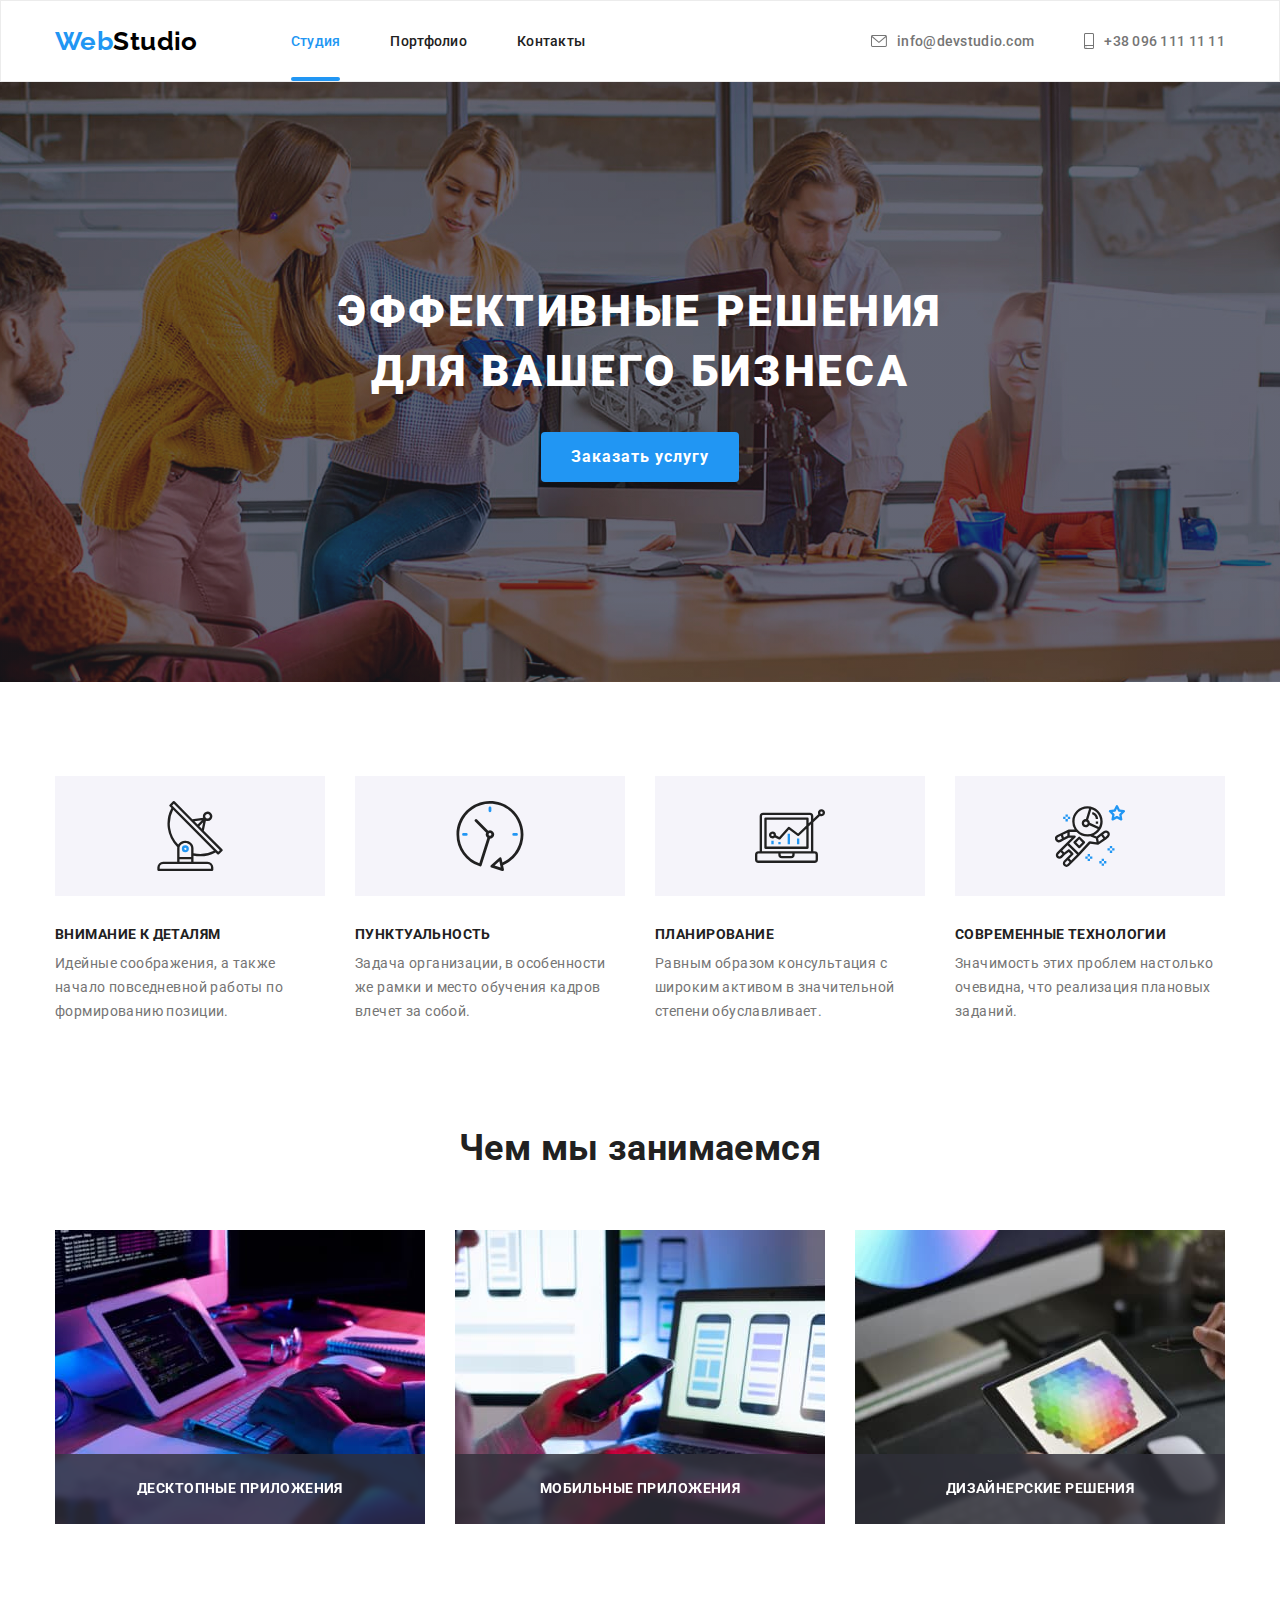
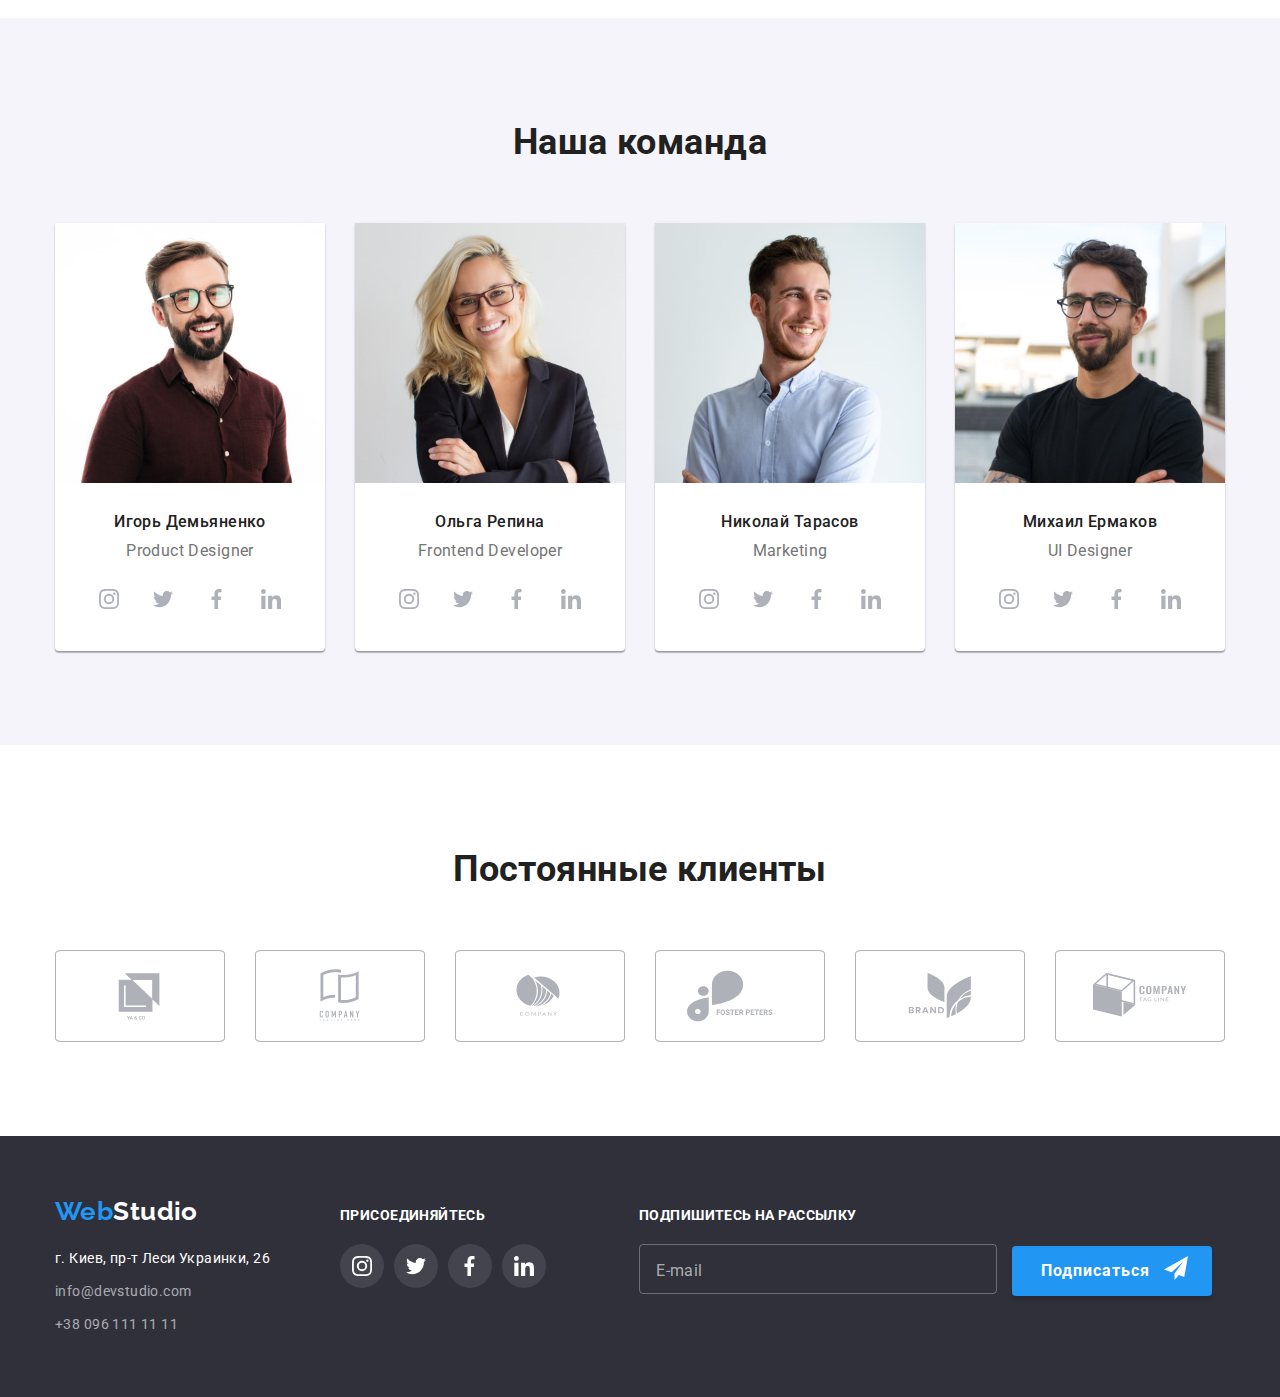
==== commit 64a89c53: "add bem2" ====
--- a/index.html
+++ b/index.html
@@ -29,16 +29,18 @@
   <body data-body>
     <!-- Секція хедер -->
     <header class="header">
-      <div class="container header-container">
+      <div class="container header__container">
         <!--Навігація  -->
 
         <nav class="nav">
           <a class="logo" href="./index.html" lang="en">
-            Web<span class="logo--black">Studio</span></a
+            Web<span class="logo--black nav__logo">Studio</span></a
           >
           <ul class="nav__list">
             <li class="nav__item lists">
-              <a class="nav__link links current" href="./index.html">Студия</a>
+              <a class="nav__link links nav__link--current" href="./index.html"
+                >Студия</a
+              >
             </li>
 
             <li class="nav__item lists">
@@ -597,13 +599,13 @@
       <div class="container footer-container">
         <div>
           <a href="./index.html" lang="en" class="logo">
-            Web<span class="logo--white">Studio</span></a
+            Web<span class="logo--white footer__logo">Studio</span></a
           >
           <address>
             <ul class="lists">
               <li class="footer-list">
                 <a
-                  class="links footer-address"
+                  class="links address"
                   href="https://goo.gl/maps/wfiKkDKAyTFL9xXX8"
                   target="_blank"
                   rel="noopener noreferrer"
@@ -699,7 +701,7 @@
                     placeholder="E-mail"
                   />
                 </label>
-                <button class="footer-form-button" type="submit">
+                <button class="btn footer-form-button" type="submit">
                   Подписаться
                 </button>
                 <svg class="send-img" width="24" height="24">
--- a/css/styles.css
+++ b/css/styles.css
@@ -98,7 +98,7 @@
   padding-right: 15px;
 }
 
-.header-container {
+.header__container {
   display: flex;
   align-items: center;
 }
@@ -126,6 +126,9 @@
   font-size: 26px;
   line-height: 1.19;
   word-spacing: 1px;
+}
+
+.nav__logo {
   margin-left: 0;
   margin-right: 93px;
 }
@@ -147,6 +150,9 @@
   font-size: 26px;
   line-height: 1.19;
   display: inline-block;
+}
+
+.footer__logo {
   margin-bottom: 20px;
 }
 
@@ -175,11 +181,11 @@
   color: var(--accent-cl);
 }
 
-.current {
+.nav__link--current {
   color: var(--accent-cl);
 }
 
-.current::after {
+.nav__link--current::after {
   content: '';
   position: absolute;
   bottom: 0;
@@ -516,7 +522,7 @@
   padding-bottom: 60px;
 }
 
-.footer-address {
+.address {
   font-style: normal;
   line-height: 1.71;
   color: var(--white-txt-cl);
@@ -628,7 +634,7 @@
   box-shadow: 0px 4px 4px rgba(0, 0, 0, 0.25);
 }
 
-.menu__current-button {
+.menu__button--active {
   background-color: var(--accent-cl);
   color: var(--white-txt-cl);
 }
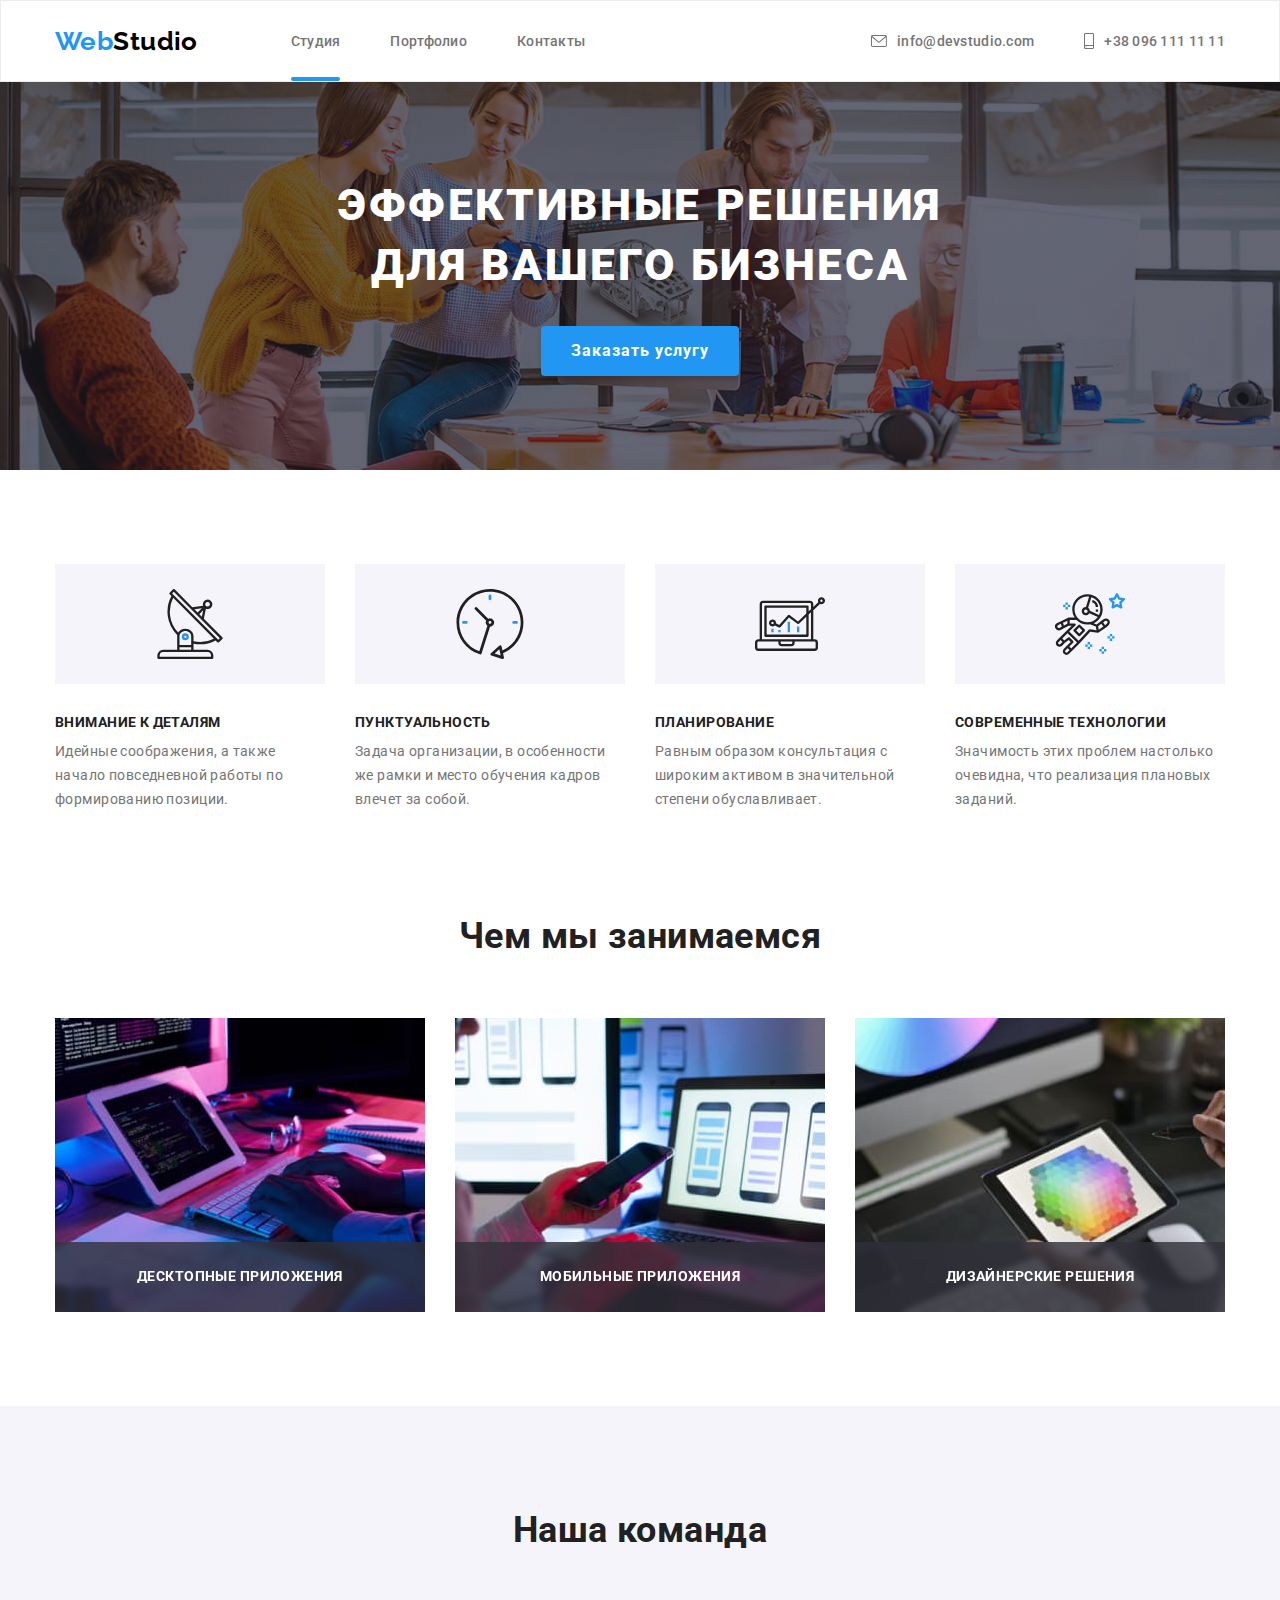
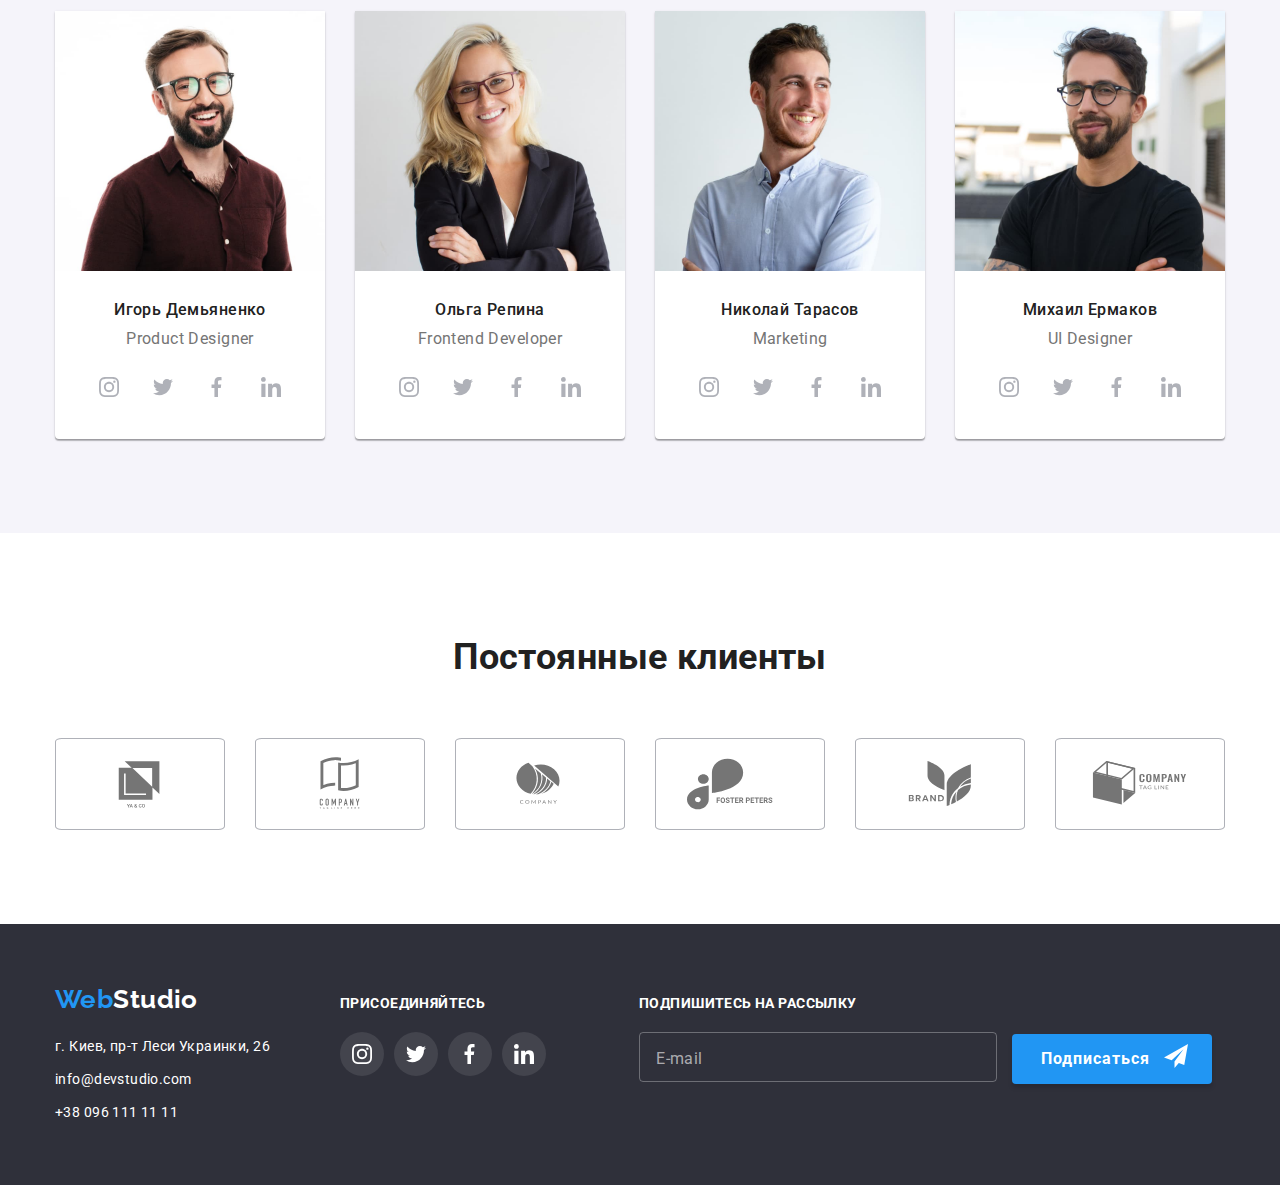
==== commit 346b8420: "спроба sass 1" ====
--- a/index.html
+++ b/index.html
@@ -23,6 +23,7 @@
 
     <!-- custom styles start -->
     <link rel="stylesheet" href="./css/styles.css" />
+    <link rel="stylesheet" href="./css/main.min.css" />
     <!-- custom styles end -->
   </head>
 
@@ -628,59 +629,59 @@
         </div>
 
         <div class="footer-contacts">
-          <h3 class="footer-contacts-title">присоединяйтесь</h3>
-          <ul class="footer-contacts-list">
-            <li class="footer-icons">
-              <a
-                class="footer-contacts-link"
+          <h3 class="footer-contacts__title">присоединяйтесь</h3>
+          <ul class="footer-contacts__list">
+            <li class="footer-contacts__item">
+              <a
+                class="footer-contacts__link"
                 href=""
                 target="_blank"
                 rel="noopener noreferrer"
                 aria-label="Instagram"
               >
-                <svg class="footer-icons-img" width="20" height="20">
+                <svg class="footer-contacts__svg" width="20" height="20">
                   <use href="./images/icons.svg#icon-instagram"></use>
                 </svg>
               </a>
             </li>
 
-            <li class="footer-icons">
-              <a
-                class="footer-contacts-link"
+            <li class="footer-contacts__item">
+              <a
+                class="footer-contacts__link"
                 href=""
                 target="_blank"
                 rel="noopener noreferrer"
                 aria-label="Twitter"
               >
-                <svg class="footer-icons-img" width="20" height="20">
+                <svg class="footer-contacts__svg" width="20" height="20">
                   <use href="./images/icons.svg#icon-twitter"></use>
                 </svg>
               </a>
             </li>
 
-            <li class="footer-icons">
-              <a
-                class="footer-contacts-link"
+            <li class="footer-contacts__item">
+              <a
+                class="footer-contacts__link"
                 href=""
                 target="_blank"
                 rel="noopener noreferrer"
                 aria-label="Facebook"
               >
-                <svg class="footer-icons-img" width="20" height="20">
+                <svg class="footer-contacts__svg" width="20" height="20">
                   <use href="./images/icons.svg#icon-facebook"></use>
                 </svg>
               </a>
             </li>
 
-            <li class="footer-icons">
-              <a
-                class="footer-contacts-link"
+            <li class="footer-contacts__item">
+              <a
+                class="footer-contacts__link"
                 href=""
                 target="_blank"
                 rel="noopener noreferrer"
                 aria-label="linkedin"
               >
-                <svg class="footer-icons-img" width="20" height="20">
+                <svg class="footer-contacts__svg" width="20" height="20">
                   <use href="./images/icons.svg#icon-linkedin"></use>
                 </svg>
               </a>
--- a/css/styles.css
+++ b/css/styles.css
@@ -1,32 +1,33 @@
-:root {
+/* :root {
   /* fonts */
-  --main-font: Roboto, sans-serif;
-  --secondary-font: Raleway;
-  /* text colors */
-  --light-grey-txt-cl: #757575;
-  --dark-grey-txt-cl: #212121;
-  --black-txt-cl: #000000;
-  --accent-cl: #2196f3;
-  --white-txt-cl: #ffffff;
-  /* bg-colors */
-  --main-bg-cl: #ffffff;
-  --secondary-bg-cl: #2f303a;
-  --additional-bg-cl: #f5f4fa;
-  --header-border-cl: #ececec;
-  /* other */
-}
-
-body {
+/* --main-font: Roboto, sans-serif; */
+/* --secondary-font: Raleway; */
+/* text colors */
+/* --light-grey-txt-cl: #757575; */
+/* --dark-grey-txt-cl: #212121; */
+/* --black-txt-cl: #000000; */
+/* --accent-cl: #2196f3; */
+/* --white-txt-cl: #ffffff; */
+/* bg-colors */
+/* --main-bg-cl: #ffffff; */
+/* --secondary-bg-cl: #2f303a; */
+/* --additional-bg-cl: #f5f4fa; */
+/* --header-border-cl: #ececec; */
+/* other */
+/* } */
+*/ 
+
+/* body {
   font-family: var(--main-font);
   font-size: 14px;
   letter-spacing: 0.03em;
   background-color: var(--main-bg-cl);
   color: var(--light-grey-txt-cl);
-}
+} */
 
 /* reset */
 
-html {
+/* html {
   box-sizing: border-box;
 }
 *,
@@ -37,10 +38,10 @@
 
 .no-scroll {
   overflow: hidden;
-}
+} */
 
 /* Стили для обнуления верхних отступов у элементов */
-h1,
+/* h1,
 h2,
 h3,
 h4,
@@ -54,11 +55,11 @@
   display: block;
   max-width: 100%;
   height: auto;
-}
+} */
 
 /* Класс для обнуления базовых свойств у ссылок */
 
-ul {
+/* ul {
   list-style: none;
   padding-left: 0;
   margin: 0;
@@ -67,14 +68,18 @@
 .links {
   text-decoration: none;
   color: inherit;
-}
+} */
 
 /* Класс для обнуления базовых свойств у списков */
-.lists {
+/* .lists {
   list-style: none;
   margin: 0;
   padding: 0;
-}
+} */
+
+/* Класс для обнуления базовых свойств у ссылок */
+
+
 
 /* Класс для скрытого заголовка */
 .visually-hidden {
@@ -90,7 +95,7 @@
   overflow: hidden;
 }
 
-.container {
+/* .container {
   width: 1200px;
   margin-left: auto;
   margin-right: auto;
@@ -101,21 +106,21 @@
 .header__container {
   display: flex;
   align-items: center;
-}
-
-.sections {
+} */
+
+/* .sections {
   padding-top: 94px;
   padding-bottom: 94px;
-}
-
-.doing {
+} */
+
+/* .doing {
   padding-top: 0px;
   padding-bottom: 94px;
 }
 
 .header {
   border: 1px solid var(--header-border-cl);
-}
+} */
 
 /* Logo style */
 .logo--black {
@@ -278,7 +283,7 @@
   margin-left: auto;
   margin-right: auto;
 }
-.btn {
+/* .btn {
   font-family: inherit;
   font-weight: 700;
   font-size: 16px;
@@ -293,7 +298,7 @@
   box-shadow: 0px 4px 4px rgba(0, 0, 0, 0.15);
   border-radius: 4px;
   padding: 10px 30px;
-}
+} */
 
 /* Benefits style */
 
@@ -433,7 +438,7 @@
 
 /* team social-contacts icons styles */
 
-.social-contact {
+/* .social-contact {
   display: flex;
   justify-content: center;
 }
@@ -471,7 +476,7 @@
 .social-contact__link:hover .social-contact__img,
 .social-contact__link:focus .social-contact__img {
   fill: var(--white-txt-cl);
-}
+} */
 
 /* Client section icons styles */
 
@@ -547,16 +552,16 @@
 
 /* footer contacts icons styles */
 
-.footer-container {
+/* .footer-container {
   display: flex;
   align-items: baseline;
-}
-
-.footer-contacts {
+} */
+
+/* .footer-contacts {
   margin-left: 70px;
 }
 
-.footer-contacts-title {
+.footer-contacts__title {
   font-style: normal;
   font-weight: 700;
   font-size: 14px;
@@ -566,12 +571,12 @@
   margin-bottom: 20px;
 }
 
-.footer-contacts-list {
-  display: flex;
-  align-items: center;
-}
-
-.footer-contacts-link {
+.footer-contacts__list {
+  display: flex;
+  align-items: center;
+}
+
+.footer-contacts__link {
   display: flex;
   align-items: center;
   justify-content: center;
@@ -587,14 +592,14 @@
   transition-timing-function: cubic-bezier(0.4, 0, 0.2, 1);
 }
 
-.footer-icons:not(:last-child) {
+.footer-contacts__item:not(:last-child) {
   margin-right: 10px;
 }
 
-.footer-contacts-link:hover,
-.footer-contacts-link:focus {
+.footer-contacts__link:hover,
+.footer-contacts__link:focus {
   background-color: var(--accent-cl);
-}
+} */
 
 /* Button portfolio styles */
 .menu {
@@ -848,7 +853,7 @@
   border-color: var(--accent-cl);
 }
 
-.footer-form-button {
+/* .footer-form-button {
   color: var(--white-txt-cl);
   background-color: var(--accent-cl);
   padding: 10px 62px 10px 29px;
@@ -861,7 +866,7 @@
   font-style: normal;
   cursor: pointer;
   box-shadow: 0px 4px 4px rgba(0, 0, 0, 0.15);
-}
+} */
 
 .footer-field-group {
   position: relative;
@@ -1020,7 +1025,7 @@
   outline-color: var(--accent-cl);
 }
 
-.modal-form-button {
+/* .modal-form-button {
   display: block;
   color: var(--white-txt-cl);
   background-color: var(--accent-cl);
@@ -1037,4 +1042,4 @@
   width: 200px;
   margin-left: auto;
   margin-right: auto;
-}
+} */
--- a/css/main.min.css
+++ b/css/main.min.css
@@ -0,0 +1 @@
+:root{--main-font: Roboto, sans-serif;--secondary-font: Raleway;--light-grey-txt-cl: #757575;--dark-grey-txt-cl: #212121;--black-txt-cl: #000000;--accent-cl: #2196f3;--white-txt-cl: #ffffff;--main-bg-cl: #ffffff;--secondary-bg-cl: #2f303a;--additional-bg-cl: #f5f4fa;--header-border-cl: #ececec}body{font-family:var(--main-font);font-size:14px;letter-spacing:.03em;background-color:var(--main-bg-cl);color:var(--light-grey-txt-cl)}body.no-scroll{overflow:hidden}html{-webkit-box-sizing:border-box;box-sizing:border-box}*::after,*::before{-webkit-box-sizing:inherit;box-sizing:inherit}h1,h2,h3,h4,h5,h6,p{margin:0}img{display:block;max-width:100%;height:auto}ul{list-style:none;padding-left:0;margin:0}.links{text-decoration:none;color:inherit}.lists{list-style:none;margin:0;padding:0}.btn{font-family:inherit;font-weight:700;font-size:16px;line-height:1.88;background-color:var(--accent-cl);color:var(--main-bg-cl);border:none;cursor:pointer;letter-spacing:.06em;text-align:center;-webkit-box-shadow:0px 4px 4px rgba(0,0,0,.15);box-shadow:0px 4px 4px rgba(0,0,0,.15);border-radius:4px;padding:10px 30px}.footer-form-button{color:var(--white-txt-cl);background-color:var(--accent-cl);padding:10px 62px 10px 29px;border-radius:4px;border:none;font-family:inherit;font-weight:700;font-size:16px;line-height:1.9;font-style:normal;cursor:pointer;-webkit-box-shadow:0px 4px 4px rgba(0,0,0,.15);box-shadow:0px 4px 4px rgba(0,0,0,.15)}.modal-form-button{display:block;color:var(--white-txt-cl);background-color:var(--accent-cl);padding:10px 55px 10px 55px;border-radius:4px;border:none;font-family:inherit;font-weight:700;font-size:16px;line-height:1.9;font-style:normal;cursor:pointer;-webkit-box-shadow:0px 4px 4px rgba(0,0,0,.15);box-shadow:0px 4px 4px rgba(0,0,0,.15);width:200px;margin-left:auto;margin-right:auto}.sections{padding-top:94px;padding-bottom:94px}.doing{padding-top:0px;padding-bottom:94px}.header{border:1px solid var(--header-border-cl)}.container{width:1200px;margin-left:auto;margin-right:auto;padding-left:15px;padding-right:15px}.header__container{display:-webkit-box;display:-ms-flexbox;display:flex;-webkit-box-align:center;-ms-flex-align:center;align-items:center}.footer-container{display:-webkit-box;display:-ms-flexbox;display:flex;-webkit-box-align:baseline;-ms-flex-align:baseline;align-items:baseline}.social-contact{display:-webkit-box;display:-ms-flexbox;display:flex;-webkit-box-pack:center;-ms-flex-pack:center;justify-content:center}.social-contact__item:not(:last-child){margin-right:10px}.social-contact__link{display:-webkit-box;display:-ms-flexbox;display:flex;-webkit-box-align:center;-ms-flex-align:center;align-items:center;-webkit-box-pack:center;-ms-flex-pack:center;justify-content:center;width:44px;height:44px;background-color:var(--main-bg-cl);border-radius:50%;fill:#afb1b8;-webkit-transition-property:background-color;transition-property:background-color;-webkit-transition-duration:250ms;transition-duration:250ms;-webkit-transition-timing-function:cubic-bezier(0.4, 0, 0.2, 1);transition-timing-function:cubic-bezier(0.4, 0, 0.2, 1)}.social-contact__link:hover,.social-contact__link:focus{background-color:var(--accent-cl)}.social-contact__img{-webkit-transition-property:fill;transition-property:fill;-webkit-transition-duration:250ms;transition-duration:250ms;-webkit-transition-timing-function:cubic-bezier(0.4, 0, 0.2, 1);transition-timing-function:cubic-bezier(0.4, 0, 0.2, 1)}.social-contact__link:hover .social-contact__img,.social-contact__link:focus .social-contact__img{fill:var(--white-txt-cl)}.footer-contacts{margin-left:70px}.footer-contacts__title{font-style:normal;font-weight:700;font-size:14px;line-height:1.14;letter-spacing:.03em;text-transform:uppercase;margin-bottom:20px}.footer-contacts__list{display:-webkit-box;display:-ms-flexbox;display:flex;-webkit-box-align:center;-ms-flex-align:center;align-items:center}.footer-contacts__link{display:-webkit-box;display:-ms-flexbox;display:flex;-webkit-box-align:center;-ms-flex-align:center;align-items:center;-webkit-box-pack:center;-ms-flex-pack:center;justify-content:center;width:44px;height:44px;background-color:rgba(250,250,250,.1);border-radius:50%;fill:var(--white-txt-cl);-webkit-transition-property:background-color;transition-property:background-color;-webkit-transition-duration:250ms;transition-duration:250ms;-webkit-transition-timing-function:cubic-bezier(0.4, 0, 0.2, 1);transition-timing-function:cubic-bezier(0.4, 0, 0.2, 1)}.footer-contacts__item:not(:last-child){margin-right:10px}.footer-contacts__link:hover,.footer-contacts__link:focus{background-color:var(--accent-cl)}.header{display:-webkit-box;display:-ms-flexbox;display:flex}/*# sourceMappingURL=main.min.css.map */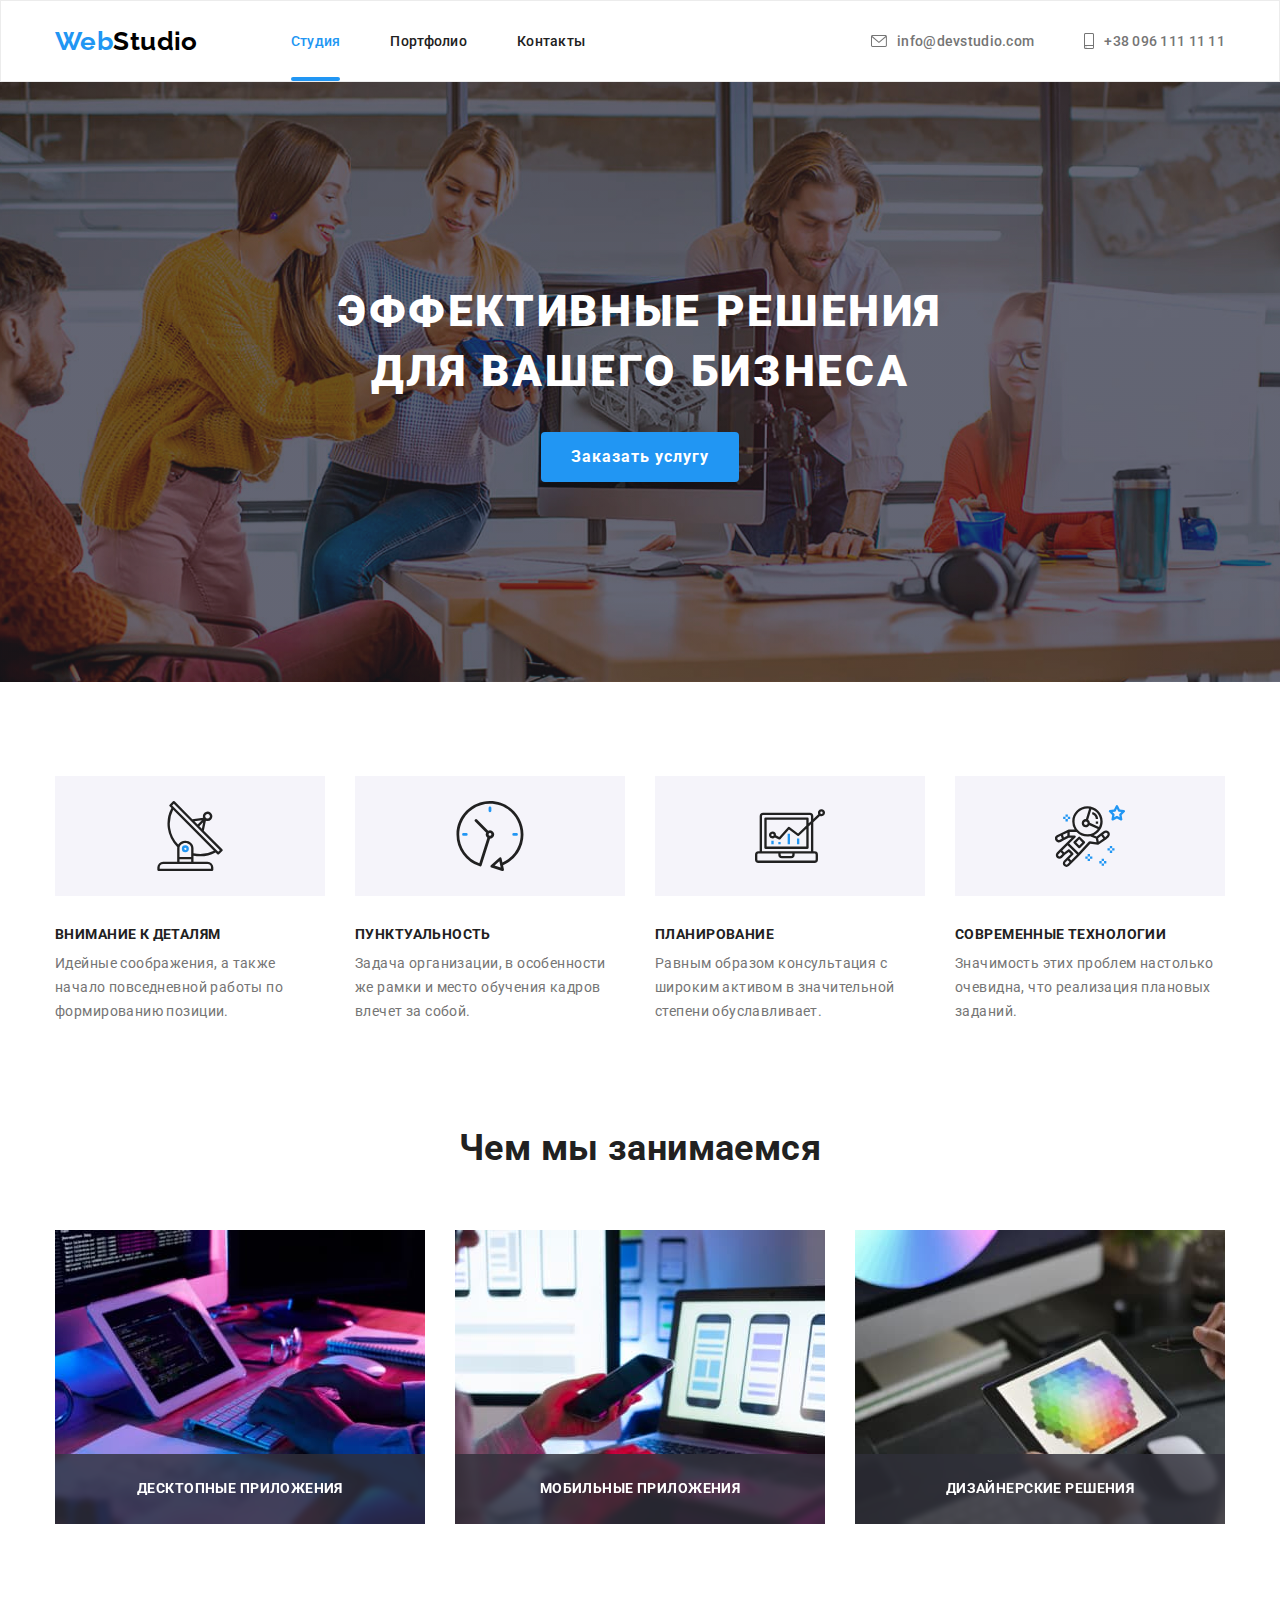
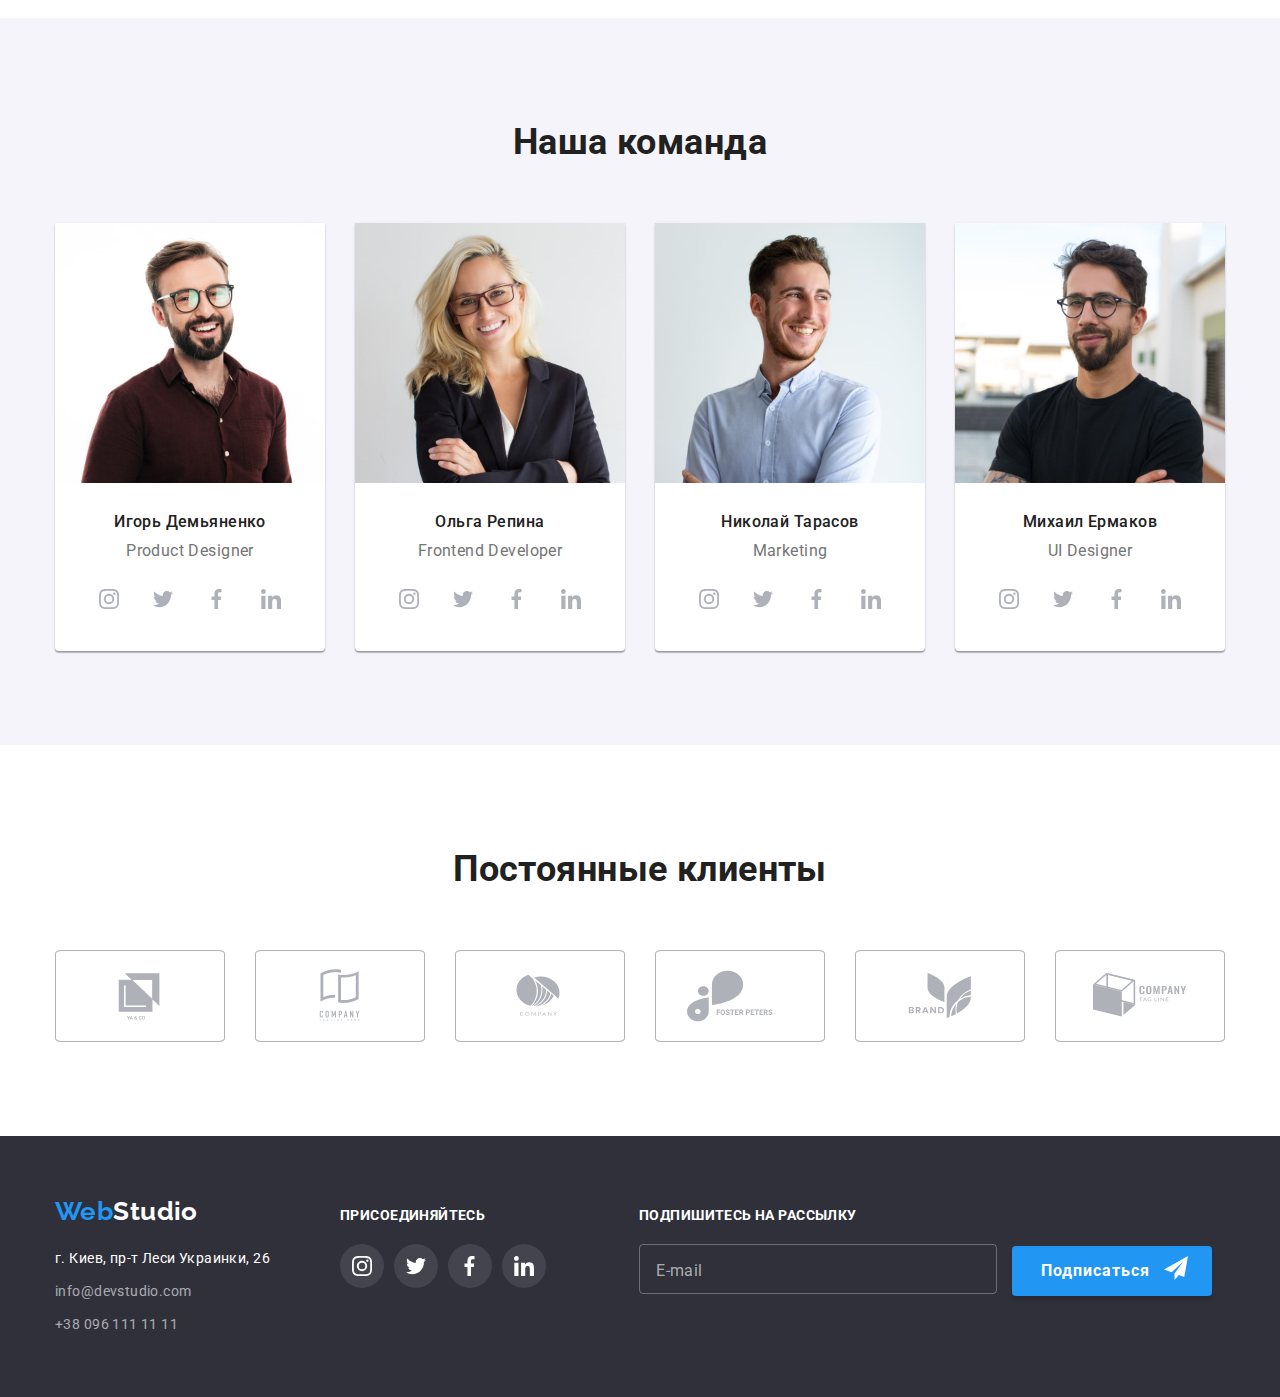
==== commit 549671cc: "delete styes.css" ====
--- a/index.html
+++ b/index.html
@@ -22,7 +22,6 @@
     <!-- normalize styles end -->
 
     <!-- custom styles start -->
-    <link rel="stylesheet" href="./css/styles.css" />
     <link rel="stylesheet" href="./css/main.min.css" />
     <!-- custom styles end -->
   </head>
--- a/css/main.min.css
+++ b/css/main.min.css
@@ -1 +1 @@
-:root{--main-font: Roboto, sans-serif;--secondary-font: Raleway;--light-grey-txt-cl: #757575;--dark-grey-txt-cl: #212121;--black-txt-cl: #000000;--accent-cl: #2196f3;--white-txt-cl: #ffffff;--main-bg-cl: #ffffff;--secondary-bg-cl: #2f303a;--additional-bg-cl: #f5f4fa;--header-border-cl: #ececec}body{font-family:var(--main-font);font-size:14px;letter-spacing:.03em;background-color:var(--main-bg-cl);color:var(--light-grey-txt-cl)}body.no-scroll{overflow:hidden}html{-webkit-box-sizing:border-box;box-sizing:border-box}*::after,*::before{-webkit-box-sizing:inherit;box-sizing:inherit}h1,h2,h3,h4,h5,h6,p{margin:0}img{display:block;max-width:100%;height:auto}ul{list-style:none;padding-left:0;margin:0}.links{text-decoration:none;color:inherit}.lists{list-style:none;margin:0;padding:0}.btn{font-family:inherit;font-weight:700;font-size:16px;line-height:1.88;background-color:var(--accent-cl);color:var(--main-bg-cl);border:none;cursor:pointer;letter-spacing:.06em;text-align:center;-webkit-box-shadow:0px 4px 4px rgba(0,0,0,.15);box-shadow:0px 4px 4px rgba(0,0,0,.15);border-radius:4px;padding:10px 30px}.footer-form-button{color:var(--white-txt-cl);background-color:var(--accent-cl);padding:10px 62px 10px 29px;border-radius:4px;border:none;font-family:inherit;font-weight:700;font-size:16px;line-height:1.9;font-style:normal;cursor:pointer;-webkit-box-shadow:0px 4px 4px rgba(0,0,0,.15);box-shadow:0px 4px 4px rgba(0,0,0,.15)}.modal-form-button{display:block;color:var(--white-txt-cl);background-color:var(--accent-cl);padding:10px 55px 10px 55px;border-radius:4px;border:none;font-family:inherit;font-weight:700;font-size:16px;line-height:1.9;font-style:normal;cursor:pointer;-webkit-box-shadow:0px 4px 4px rgba(0,0,0,.15);box-shadow:0px 4px 4px rgba(0,0,0,.15);width:200px;margin-left:auto;margin-right:auto}.sections{padding-top:94px;padding-bottom:94px}.doing{padding-top:0px;padding-bottom:94px}.header{border:1px solid var(--header-border-cl)}.container{width:1200px;margin-left:auto;margin-right:auto;padding-left:15px;padding-right:15px}.header__container{display:-webkit-box;display:-ms-flexbox;display:flex;-webkit-box-align:center;-ms-flex-align:center;align-items:center}.footer-container{display:-webkit-box;display:-ms-flexbox;display:flex;-webkit-box-align:baseline;-ms-flex-align:baseline;align-items:baseline}.social-contact{display:-webkit-box;display:-ms-flexbox;display:flex;-webkit-box-pack:center;-ms-flex-pack:center;justify-content:center}.social-contact__item:not(:last-child){margin-right:10px}.social-contact__link{display:-webkit-box;display:-ms-flexbox;display:flex;-webkit-box-align:center;-ms-flex-align:center;align-items:center;-webkit-box-pack:center;-ms-flex-pack:center;justify-content:center;width:44px;height:44px;background-color:var(--main-bg-cl);border-radius:50%;fill:#afb1b8;-webkit-transition-property:background-color;transition-property:background-color;-webkit-transition-duration:250ms;transition-duration:250ms;-webkit-transition-timing-function:cubic-bezier(0.4, 0, 0.2, 1);transition-timing-function:cubic-bezier(0.4, 0, 0.2, 1)}.social-contact__link:hover,.social-contact__link:focus{background-color:var(--accent-cl)}.social-contact__img{-webkit-transition-property:fill;transition-property:fill;-webkit-transition-duration:250ms;transition-duration:250ms;-webkit-transition-timing-function:cubic-bezier(0.4, 0, 0.2, 1);transition-timing-function:cubic-bezier(0.4, 0, 0.2, 1)}.social-contact__link:hover .social-contact__img,.social-contact__link:focus .social-contact__img{fill:var(--white-txt-cl)}.footer-contacts{margin-left:70px}.footer-contacts__title{font-style:normal;font-weight:700;font-size:14px;line-height:1.14;letter-spacing:.03em;text-transform:uppercase;margin-bottom:20px}.footer-contacts__list{display:-webkit-box;display:-ms-flexbox;display:flex;-webkit-box-align:center;-ms-flex-align:center;align-items:center}.footer-contacts__link{display:-webkit-box;display:-ms-flexbox;display:flex;-webkit-box-align:center;-ms-flex-align:center;align-items:center;-webkit-box-pack:center;-ms-flex-pack:center;justify-content:center;width:44px;height:44px;background-color:rgba(250,250,250,.1);border-radius:50%;fill:var(--white-txt-cl);-webkit-transition-property:background-color;transition-property:background-color;-webkit-transition-duration:250ms;transition-duration:250ms;-webkit-transition-timing-function:cubic-bezier(0.4, 0, 0.2, 1);transition-timing-function:cubic-bezier(0.4, 0, 0.2, 1)}.footer-contacts__item:not(:last-child){margin-right:10px}.footer-contacts__link:hover,.footer-contacts__link:focus{background-color:var(--accent-cl)}.header{display:-webkit-box;display:-ms-flexbox;display:flex}/*# sourceMappingURL=main.min.css.map */+:root{--main-font: Roboto, sans-serif;--secondary-font: Raleway;--light-grey-txt-cl: #757575;--dark-grey-txt-cl: #212121;--black-txt-cl: #000000;--accent-cl: #2196f3;--white-txt-cl: #ffffff;--main-bg-cl: #ffffff;--secondary-bg-cl: #2f303a;--additional-bg-cl: #f5f4fa;--header-border-cl: #ececec}.visually-hidden{position:absolute;width:1px;height:1px;margin:-1px;border:0;padding:0;white-space:nowrap;-webkit-clip-path:inset(100%);clip-path:inset(100%);clip:rect(0, 0, 0, 0);overflow:hidden}body{font-family:var(--main-font);font-size:14px;letter-spacing:.03em;background-color:var(--main-bg-cl);color:var(--light-grey-txt-cl)}body.no-scroll{overflow:hidden}html{-webkit-box-sizing:border-box;box-sizing:border-box}*::after,*::before{-webkit-box-sizing:inherit;box-sizing:inherit}h1,h2,h3,h4,h5,h6,p{margin:0}img{display:block;max-width:100%;height:auto}ul{list-style:none;padding-left:0;margin:0}.links{text-decoration:none;color:inherit}.lists{list-style:none;margin:0;padding:0}.btn{font-family:inherit;font-weight:700;font-size:16px;line-height:1.88;background-color:var(--accent-cl);color:var(--main-bg-cl);border:none;cursor:pointer;letter-spacing:.06em;text-align:center;-webkit-box-shadow:0px 4px 4px rgba(0,0,0,.15);box-shadow:0px 4px 4px rgba(0,0,0,.15);border-radius:4px;padding:10px 30px}.footer-form-button{color:var(--white-txt-cl);background-color:var(--accent-cl);padding:10px 62px 10px 29px;border-radius:4px;border:none;font-family:inherit;font-weight:700;font-size:16px;line-height:1.9;font-style:normal;cursor:pointer;-webkit-box-shadow:0px 4px 4px rgba(0,0,0,.15);box-shadow:0px 4px 4px rgba(0,0,0,.15)}.modal-form-button{display:block;color:var(--white-txt-cl);background-color:var(--accent-cl);padding:10px 55px 10px 55px;border-radius:4px;border:none;font-family:inherit;font-weight:700;font-size:16px;line-height:1.9;font-style:normal;cursor:pointer;-webkit-box-shadow:0px 4px 4px rgba(0,0,0,.15);box-shadow:0px 4px 4px rgba(0,0,0,.15);width:200px;margin-left:auto;margin-right:auto}.sections{padding-top:94px;padding-bottom:94px}.doing{padding-top:0px;padding-bottom:94px}.header{border:1px solid var(--header-border-cl)}.container{width:1200px;margin-left:auto;margin-right:auto;padding-left:15px;padding-right:15px}.header__container{display:-webkit-box;display:-ms-flexbox;display:flex;-webkit-box-align:center;-ms-flex-align:center;align-items:center}.footer-container{display:-webkit-box;display:-ms-flexbox;display:flex;-webkit-box-align:baseline;-ms-flex-align:baseline;align-items:baseline}.social-contact{display:-webkit-box;display:-ms-flexbox;display:flex;-webkit-box-pack:center;-ms-flex-pack:center;justify-content:center}.social-contact__item:not(:last-child){margin-right:10px}.social-contact__link{display:-webkit-box;display:-ms-flexbox;display:flex;-webkit-box-align:center;-ms-flex-align:center;align-items:center;-webkit-box-pack:center;-ms-flex-pack:center;justify-content:center;width:44px;height:44px;background-color:var(--main-bg-cl);border-radius:50%;fill:#afb1b8;-webkit-transition-property:background-color;transition-property:background-color;-webkit-transition-duration:250ms;transition-duration:250ms;-webkit-transition-timing-function:cubic-bezier(0.4, 0, 0.2, 1);transition-timing-function:cubic-bezier(0.4, 0, 0.2, 1)}.social-contact__link:hover,.social-contact__link:focus{background-color:var(--accent-cl)}.social-contact__img{-webkit-transition-property:fill;transition-property:fill;-webkit-transition-duration:250ms;transition-duration:250ms;-webkit-transition-timing-function:cubic-bezier(0.4, 0, 0.2, 1);transition-timing-function:cubic-bezier(0.4, 0, 0.2, 1)}.social-contact__link:hover .social-contact__img,.social-contact__link:focus .social-contact__img{fill:var(--white-txt-cl)}.footer-contacts{margin-left:70px}.footer-contacts__title{font-style:normal;font-weight:700;font-size:14px;line-height:1.14;letter-spacing:.03em;text-transform:uppercase;margin-bottom:20px}.footer-contacts__list{display:-webkit-box;display:-ms-flexbox;display:flex;-webkit-box-align:center;-ms-flex-align:center;align-items:center}.footer-contacts__link{display:-webkit-box;display:-ms-flexbox;display:flex;-webkit-box-align:center;-ms-flex-align:center;align-items:center;-webkit-box-pack:center;-ms-flex-pack:center;justify-content:center;width:44px;height:44px;background-color:rgba(250,250,250,.1);border-radius:50%;fill:var(--white-txt-cl);-webkit-transition-property:background-color;transition-property:background-color;-webkit-transition-duration:250ms;transition-duration:250ms;-webkit-transition-timing-function:cubic-bezier(0.4, 0, 0.2, 1);transition-timing-function:cubic-bezier(0.4, 0, 0.2, 1)}.footer-contacts__item:not(:last-child){margin-right:10px}.footer-contacts__link:hover,.footer-contacts__link:focus{background-color:var(--accent-cl)}.title{font-size:36px;line-height:1.71;color:var(--dark-grey-txt-cl);text-align:center;margin-bottom:50px}.backdrop{position:fixed;top:0;left:0;width:100%;height:100%;background-color:rgba(0,0,0,.25);z-index:1000;opacity:1;visibility:visible;pointer-events:initial;-webkit-transition:opacity 250ms cubic-bezier(0.4, 0, 0.2, 1),visibility 250ms cubic-bezier(0.4, 0, 0.2, 1);transition:opacity 250ms cubic-bezier(0.4, 0, 0.2, 1),visibility 250ms cubic-bezier(0.4, 0, 0.2, 1)}.backdrop.is-hidden{opacity:0;visibility:hidden;pointer-events:none}.modal{position:absolute;padding:40px;top:50%;left:50%;-webkit-transform:translate(-50%, -50%);transform:translate(-50%, -50%);min-width:528px;min-height:581px;background-color:var(--main-bg-cl);border-radius:4px;-webkit-box-shadow:0px 4px 4px 0px rgba(0,0,0,.25);box-shadow:0px 4px 4px 0px rgba(0,0,0,.25)}.modal-close-btn{position:absolute;top:8px;right:8px;width:30px;height:30px;border-radius:50%;display:-webkit-box;display:-ms-flexbox;display:flex;-webkit-box-align:center;-ms-flex-align:center;align-items:center;-webkit-box-pack:center;-ms-flex-pack:center;justify-content:center;background-color:var(--main-bg-cl);border:1px solid rgba(0,0,0,.1);padding:0;cursor:pointer;outline:rgba(0,0,0,0);-webkit-transition-property:color;transition-property:color;-webkit-transition-duration:250ms;transition-duration:250ms;-webkit-transition-timing-function:cubic-bezier(0.4, 0, 0.2, 1);transition-timing-function:cubic-bezier(0.4, 0, 0.2, 1)}.modal-close-btn:hover,.modal-close-btn:focus{color:var(--accent-cl)}.modal-close-svg{fill:currentColor}.modal-form-title{display:block;margin-bottom:12px;text-align:center;font-weight:700;font-size:20px;line-height:1.2;color:var(--dark-grey-txt-cl)}.modal-form-text{display:block;margin-bottom:4px;font-size:12px;line-height:1.2;letter-spacing:.01em;color:var(--light-grey-txt-cl)}.modal-contact-group{display:block;padding:0;border:none;margin-bottom:10px;position:relative}.modal-contact-item{width:100%;height:40px;border:1px solid rgba(33,33,33,.2);border-radius:4px;background-color:rgba(0,0,0,0);outline:rgba(0,0,0,0);padding-right:5px;padding-left:42px;color:var(--dark-grey-txt-cl);-webkit-transition-property:border;transition-property:border;-webkit-transition-duration:250ms;transition-duration:250ms;-webkit-transition-timing-function:cubic-bezier(0.4, 0, 0.2, 1);transition-timing-function:cubic-bezier(0.4, 0, 0.2, 1)}.modal-contact-item:focus{border-color:var(--accent-cl)}.modal-contact-svg{position:absolute;left:15px;-webkit-transform:translateY(110%);transform:translateY(110%);fill:var(--dark-grey-txt-cl);-webkit-transition-property:fill;transition-property:fill;-webkit-transition-duration:250ms;transition-duration:250ms;-webkit-transition-timing-function:cubic-bezier(0.4, 0, 0.2, 1);transition-timing-function:cubic-bezier(0.4, 0, 0.2, 1)}.modal-contact-item:focus+.modal-contact-svg{fill:var(--accent-cl)}.modal-message{padding:0;margin-bottom:20px}.modal-message-item{display:block;width:100%;height:120px;border:1px solid rgba(33,33,33,.2);border-radius:4px;background-color:rgba(0,0,0,0);padding:12px 16px 12px 16px;color:var(--dark-grey-txt-cl);outline:rgba(0,0,0,0);resize:none;-webkit-transition-property:border-color;transition-property:border-color;-webkit-transition-duration:250ms;transition-duration:250ms;-webkit-transition-timing-function:cubic-bezier(0.4, 0, 0.2, 1);transition-timing-function:cubic-bezier(0.4, 0, 0.2, 1)}.modal-message-item::-webkit-input-placeholder{font-size:14px;line-height:1.1;letter-spacing:.01em;color:rgba(117,117,117,.5)}.modal-message-item::-moz-placeholder{font-size:14px;line-height:1.1;letter-spacing:.01em;color:rgba(117,117,117,.5)}.modal-message-item:-ms-input-placeholder{font-size:14px;line-height:1.1;letter-spacing:.01em;color:rgba(117,117,117,.5)}.modal-message-item::-ms-input-placeholder{font-size:14px;line-height:1.1;letter-spacing:.01em;color:rgba(117,117,117,.5)}.modal-message-item::placeholder{font-size:14px;line-height:1.1;letter-spacing:.01em;color:rgba(117,117,117,.5)}.modal-message-item:focus{border-color:var(--accent-cl)}.form-checkbox{display:-webkit-box;display:-ms-flexbox;display:flex;-webkit-box-pack:center;-ms-flex-pack:center;justify-content:center;-webkit-box-align:center;-ms-flex-align:center;align-items:center;margin-bottom:30px}.form-checkbox-agreement{font-size:14px;line-height:1.71;color:var(--light-grey-txt-cl);-webkit-user-select:none;-moz-user-select:none;-ms-user-select:none;user-select:none}.form-checkbox-link{font-family:inherit;font-size:14px;line-height:1.71;-webkit-text-decoration-line:underline;text-decoration-line:underline;color:var(--accent-cl)}.form-checkbox-custom-checkbox{outline:2px solid var(--dark-grey-txt-cl);outline-offset:-2px;border-radius:2px;width:16px;height:15px;margin-right:7px;-webkit-transition-property:background-color,outline-color;transition-property:background-color,outline-color;-webkit-transition-duration:250ms;transition-duration:250ms;-webkit-transition-timing-function:cubic-bezier(0.4, 0, 0.2, 1);transition-timing-function:cubic-bezier(0.4, 0, 0.2, 1)}.form-checkbox-icon{fill:var(--white-txt-cl)}.form-checkbox-input:checked+.form-checkbox-custom-checkbox{background-color:var(--accent-cl);outline-color:var(--accent-cl)}.footer-form{margin-left:93px}.footer-mail-title{margin-bottom:20px;line-height:1.14;font-size:14px;text-transform:uppercase;letter-spacing:.03em;color:var(--white-txt-cl)}.footer-form-group{display:-webkit-box;display:-ms-flexbox;display:flex;-webkit-box-align:center;-ms-flex-align:center;align-items:center;-webkit-box-pack:center;-ms-flex-pack:center;justify-content:center}.footer-input-field{background-color:rgba(0,0,0,0);border:1px solid rgba(255,255,255,.3);border-radius:4px;width:358px;height:50px;padding-left:16px;margin-right:12px;outline:rgba(0,0,0,0);color:var(--white-txt-cl);font-style:normal;line-height:1.71;font-family:inherit;font-size:18px;-webkit-transition-property:border;transition-property:border;-webkit-transition-duration:250ms;transition-duration:250ms;-webkit-transition-timing-function:cubic-bezier(0.4, 0, 0.2, 1);transition-timing-function:cubic-bezier(0.4, 0, 0.2, 1)}.footer-input-field::-webkit-input-placeholder{font-size:16px;line-height:1.25;letter-spacing:.03em;color:rgba(255,255,255,.6)}.footer-input-field::-moz-placeholder{font-size:16px;line-height:1.25;letter-spacing:.03em;color:rgba(255,255,255,.6)}.footer-input-field:-ms-input-placeholder{font-size:16px;line-height:1.25;letter-spacing:.03em;color:rgba(255,255,255,.6)}.footer-input-field::-ms-input-placeholder{font-size:16px;line-height:1.25;letter-spacing:.03em;color:rgba(255,255,255,.6)}.footer-input-field::placeholder{font-size:16px;line-height:1.25;letter-spacing:.03em;color:rgba(255,255,255,.6)}.footer-input-field:focus{border-color:var(--accent-cl)}.footer-field-group{position:relative}.send-img{position:absolute;top:0;-webkit-transform:translateY(50%);transform:translateY(50%);right:24px;fill:var(--white-txt-cl)}.header{border:1px solid var(--header-border-cl)}.logo--black{color:var(--black-txt-cl);text-decoration:none;font-family:Raleway;font-weight:700;font-size:26px;line-height:1.19;word-spacing:1px}.nav__logo{margin-left:0;margin-right:93px}.logo{color:var(--accent-cl);text-decoration:none;font-family:Raleway;font-weight:700;font-size:26px;line-height:1.19;margin-right:0}.logo--white{color:var(--main-bg-cl);text-decoration:none;font-family:Raleway;font-weight:700;font-size:26px;line-height:1.19;display:inline-block}.footer__logo{margin-bottom:20px}.nav__link{position:relative;padding-top:32px;padding-bottom:32px;color:var(--dark-grey-txt-cl);font-weight:500;line-height:1.17;letter-spacing:.02em;display:block;-webkit-transition-property:color;transition-property:color;-webkit-transition-duration:250ms;transition-duration:250ms;-webkit-transition-timing-function:cubic-bezier(0.4, 0, 0.2, 1);transition-timing-function:cubic-bezier(0.4, 0, 0.2, 1)}.nav{display:-webkit-box;display:-ms-flexbox;display:flex;-webkit-box-align:center;-ms-flex-align:center;align-items:center}.nav__link:hover,.nav__link:focus{color:var(--accent-cl)}.nav__link--current{color:var(--accent-cl)}.nav__link--current::after{content:"";position:absolute;bottom:0;left:0;width:100%;height:4px;background-color:var(--accent-cl);border-radius:2px}.nav__list{display:-webkit-box;display:-ms-flexbox;display:flex;padding-left:0}.nav__item:not(:last-child){margin-right:50px}.contact{display:-webkit-box;display:-ms-flexbox;display:flex;padding-left:0;margin-left:auto}.contact__list:not(:last-child){margin-right:50px}.contact__item{font-weight:500;color:var(--light-grey-txt-cl);line-height:1.17;letter-spacing:.02em;padding-top:32px;padding-bottom:32px;display:-webkit-box;display:-ms-flexbox;display:flex;-webkit-box-align:center;-ms-flex-align:center;align-items:center;-webkit-transition-property:color;transition-property:color;-webkit-transition-duration:250ms;transition-duration:250ms;-webkit-transition-timing-function:cubic-bezier(0.4, 0, 0.2, 1);transition-timing-function:cubic-bezier(0.4, 0, 0.2, 1)}.contact__item:hover,.contact__item:focus{color:var(--accent-cl)}.contact__icon{fill:currentColor;margin-right:10px}.hero{text-align:center;padding-top:200px;padding-bottom:200px;max-width:1600px;margin-right:auto;margin-left:auto;background-color:var(--secondary-bg-cl);background-image:-webkit-gradient(linear, left top, right top, from(rgba(47, 48, 58, 0.4)), to(rgba(47, 48, 58, 0.4))),url(../images/bagraund.jpg);background-image:linear-gradient(to right, rgba(47, 48, 58, 0.4), rgba(47, 48, 58, 0.4)),url(../images/bagraund.jpg);background-repeat:no-repeat;background-size:cover;background-position:center}.hero__title{font-weight:900;font-size:44px;line-height:1.36;color:var(--main-bg-cl);text-transform:uppercase;letter-spacing:.06em;text-align:center;margin-bottom:30px;width:696px;margin-left:auto;margin-right:auto}.benefits__list{display:-webkit-box;display:-ms-flexbox;display:flex;-webkit-box-align:center;-ms-flex-align:center;align-items:center}.benefits__item{width:270px}.benefits__item:not(:last-child){margin-right:30px}.benefits__title{font-size:14px;line-height:1.17;color:var(--dark-grey-txt-cl);text-transform:uppercase}.benefits__text{margin-top:10px;line-height:1.71}.benefits__wraper{width:270px;height:120px;background-color:#f5f4fa;margin-bottom:30px;display:-webkit-box;display:-ms-flexbox;display:flex;-webkit-box-align:center;-ms-flex-align:center;align-items:center;-webkit-box-pack:center;-ms-flex-pack:center;justify-content:center}.doing__list{display:-webkit-box;display:-ms-flexbox;display:flex;margin-left:0;padding-left:0}.doing__item:not(:last-child){margin-right:30px}.doing__item{position:relative}.doing-overlay{position:absolute;bottom:0;right:0;background-color:rgba(47,48,58,.8);width:100%;height:70px;-webkit-backdrop-filter:blur(3px);backdrop-filter:blur(3px);display:-webkit-box;display:-ms-flexbox;display:flex;-webkit-box-align:center;-ms-flex-align:center;align-items:center;-webkit-box-pack:center;-ms-flex-pack:center;justify-content:center}.doing-overlay__text{font-weight:700;font-size:14px;line-height:1.1;text-align:center;text-transform:uppercase;color:var(--white-txt-cl);padding:27px 82px}.team{background-color:var(--additional-bg-cl)}.team__list{display:-webkit-box;display:-ms-flexbox;display:flex;text-align:center;padding-left:0}.team__item{position:relative}.team__item:not(:last-child){margin-right:30px}.team__title{font-weight:500;font-size:16px;line-height:1.17;color:var(--dark-grey-txt-cl);margin-bottom:10px}.team__text{font-size:16px;line-height:1.17;margin-bottom:16px}.team__box{padding-top:30px;padding-bottom:30px}.team--shadow{-webkit-box-shadow:0px 1px 3px rgba(0,0,0,.12),0px 1px 1px rgba(0,0,0,.14),0px 2px 1px rgba(0,0,0,.2);box-shadow:0px 1px 3px rgba(0,0,0,.12),0px 1px 1px rgba(0,0,0,.14),0px 2px 1px rgba(0,0,0,.2);border-radius:0px 0px 4px 4px;background-color:var(--main-bg-cl)}.clients__list{display:-webkit-box;display:-ms-flexbox;display:flex;-webkit-box-pack:center;-ms-flex-pack:center;justify-content:center}.clients__item{display:-webkit-box;display:-ms-flexbox;display:flex}.clients__item:not(:last-child){margin-right:30px}.clients__link{display:-webkit-box;display:-ms-flexbox;display:flex;-webkit-box-align:center;-ms-flex-align:center;align-items:center;-webkit-box-pack:center;-ms-flex-pack:center;justify-content:center;width:170px;height:92px;border:1px solid #afb1b8;border-radius:4%;cursor:pointer;color:#afb1b8;-webkit-transition-property:color,border-color;transition-property:color,border-color;-webkit-transition-duration:250ms;transition-duration:250ms;-webkit-transition-timing-function:cubic-bezier(0.4, 0, 0.2, 1);transition-timing-function:cubic-bezier(0.4, 0, 0.2, 1)}.clients__icon{fill:currentColor}.clients__link:hover,.clients__link:focus{border-color:var(--accent-cl);color:var(--accent-cl)}.footer{background-color:var(--secondary-bg-cl);color:var(--main-bg-cl);padding-top:60px;padding-bottom:60px}.address{font-style:normal;line-height:1.71;color:var(--white-txt-cl)}.footer-list:not(:last-child){margin-bottom:9px}.footer-link{font-style:normal;line-height:1.71;color:rgba(255,255,255,.6);-webkit-transition-property:color;transition-property:color;-webkit-transition-duration:250ms;transition-duration:250ms;-webkit-transition-timing-function:cubic-bezier(0.4, 0, 0.2, 1);transition-timing-function:cubic-bezier(0.4, 0, 0.2, 1)}.footer-link:hover,.footer-link:focus{color:var(--accent-cl)}.menu{text-decoration:none;list-style:none;display:-webkit-box;display:-ms-flexbox;display:flex;-webkit-box-pack:center;-ms-flex-pack:center;justify-content:center;padding-left:0px;margin-top:0;margin-bottom:50px}.menu__button{color:var(--dark-grey-txt-cl);background-color:var(--additional-bg-cl);padding:6px 22px;line-height:1.6;border-radius:4px;border:none;font-family:inherit;font-weight:500;font-size:16px;cursor:pointer;-webkit-transition-property:color,background-color,-webkit-box-shadow;transition-property:color,background-color,-webkit-box-shadow;transition-property:color,background-color,box-shadow;transition-property:color,background-color,box-shadow,-webkit-box-shadow;-webkit-transition-duration:250ms;transition-duration:250ms;-webkit-transition-timing-function:cubic-bezier(0.4, 0, 0.2, 1);transition-timing-function:cubic-bezier(0.4, 0, 0.2, 1)}.menu__item:not(:last-child){margin-right:8px}.menu__button:hover,.menu__button:focus{background-color:var(--accent-cl);color:var(--white-txt-cl);-webkit-box-shadow:0px 4px 4px rgba(0,0,0,.25);box-shadow:0px 4px 4px rgba(0,0,0,.25)}.menu__button--active{background-color:var(--accent-cl);color:var(--white-txt-cl)}.portfolio{display:-webkit-box;display:-ms-flexbox;display:flex;-ms-flex-wrap:wrap;flex-wrap:wrap;padding-left:0}.portfolio__item{margin-right:30px;margin-bottom:30px}.portfolio__item:nth-child(3n+3){margin-right:0}.overlay{position:relative;overflow:hidden}.overlay:hover .overlay__box{-webkit-transform:translateY(0);transform:translateY(0)}.overlay__box{position:absolute;top:0;left:0;-webkit-transform:translateY(139%);transform:translateY(139%);-webkit-transition-duration:250ms;transition-duration:250ms;-webkit-transition-timing-function:cubic-bezier(0.4, 0, 0.2, 1);transition-timing-function:cubic-bezier(0.4, 0, 0.2, 1);-webkit-backdrop-filter:blur(3px);backdrop-filter:blur(3px);display:-webkit-box;display:-ms-flexbox;display:flex;-webkit-box-align:center;-ms-flex-align:center;align-items:center;-webkit-box-pack:center;-ms-flex-pack:center;justify-content:center;width:370px;height:294px;background-color:rgba(33,150,243,.9)}.overlay__desc{color:var(--white-txt-cl);font-size:18px;line-height:1.6;padding:63px 24px}.portfolio__link{display:block;-webkit-transition-property:-webkit-box-shadow;transition-property:-webkit-box-shadow;transition-property:box-shadow;transition-property:box-shadow, -webkit-box-shadow;-webkit-transition-duration:250ms;transition-duration:250ms;-webkit-transition-timing-function:cubic-bezier(0.4, 0, 0.2, 1);transition-timing-function:cubic-bezier(0.4, 0, 0.2, 1)}.portfolio__link:hover{-webkit-box-shadow:0px 1px 1px rgba(0,0,0,.12),0px 4px 4px rgba(0,0,0,.06),1px 4px 6px rgba(0,0,0,.16);box-shadow:0px 1px 1px rgba(0,0,0,.12),0px 4px 4px rgba(0,0,0,.06),1px 4px 6px rgba(0,0,0,.16)}.portfolio__wraper{border-top:none;border-right:1px solid #eee;border-left:1px solid #eee;border-bottom:1px solid #eee;padding:20px 24px}.portfolio__title{font-size:18px;line-height:2;color:var(--black-txt-cl);letter-spacing:.06em;margin-bottom:4px}.portfolio__text{font-size:16px;line-height:1.88}/*# sourceMappingURL=main.min.css.map */